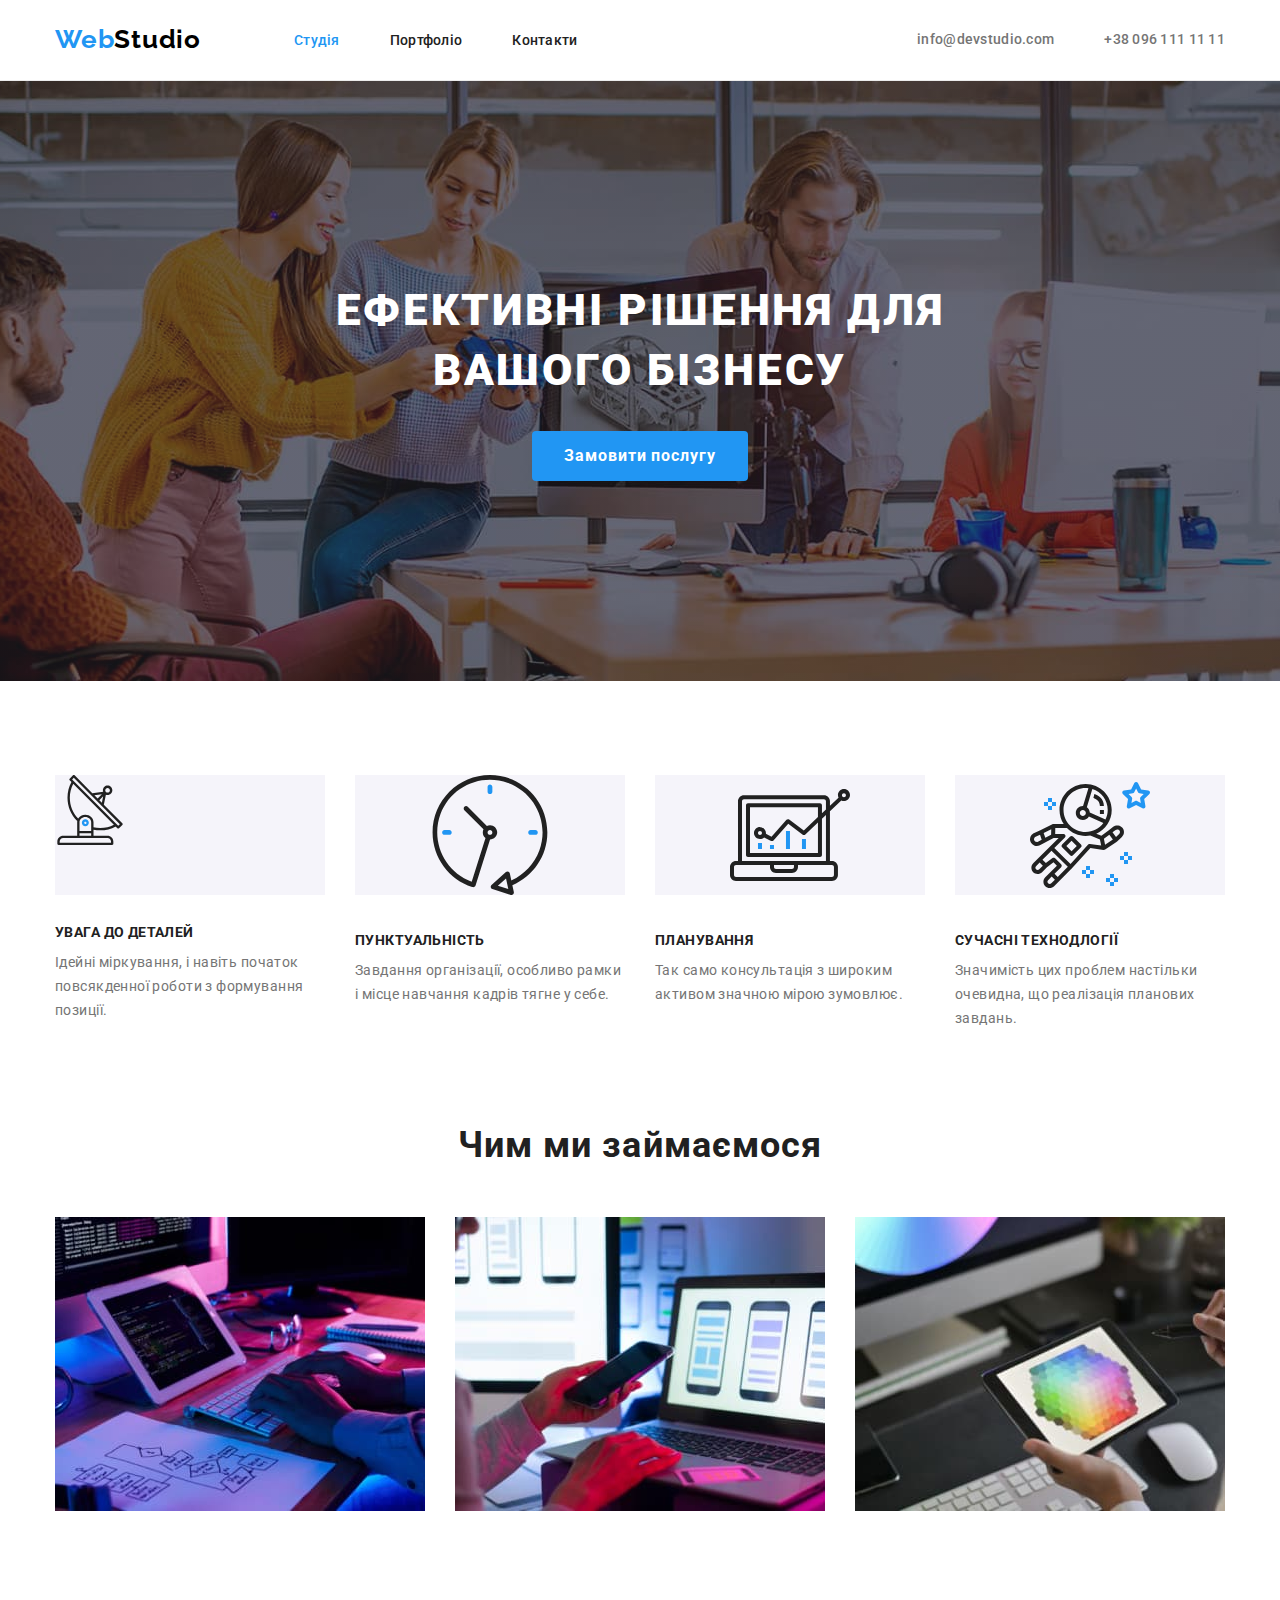
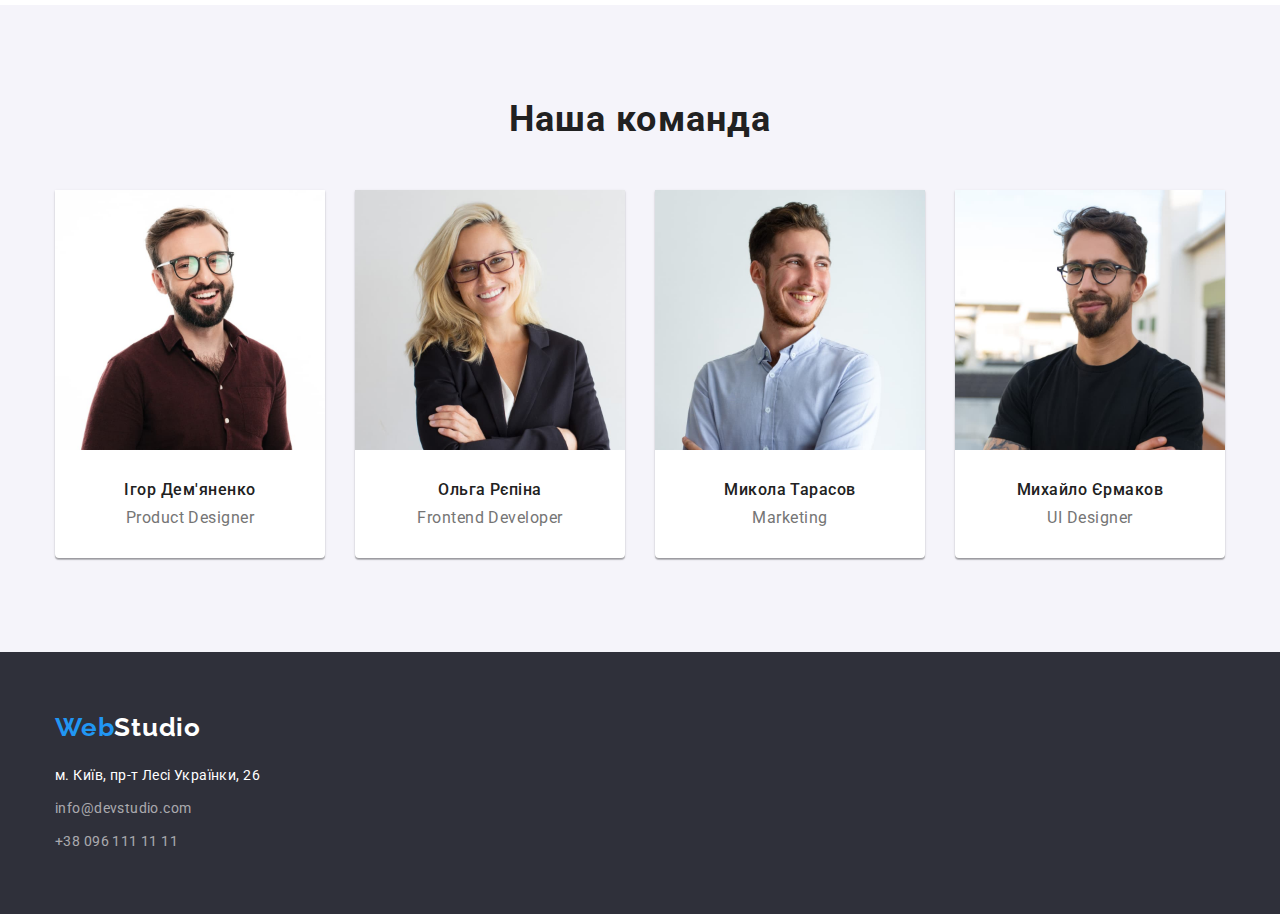
==== index.html @ fc355304 "для проверки" ====
<!DOCTYPE html>
<html lang="uk">
<head>
    <meta charset="UTF-8">
    <meta http-equiv="X-UA-Compatible" content="IE=edge">
    <meta name="viewport" content="width=device-width, initial-scale=1.0">
    <title>WebStudio</title>
    <link rel="preconnect" href="https://fonts.googleapis.com">
    <link rel="preconnect" href="https://fonts.gstatic.com" crossorigin>
    <link href="https://fonts.googleapis.com/css2?family=Raleway:wght@700&family=Roboto:wght@400;500;700;900&display=swap"
        rel="stylesheet">
    <link rel="stylesheet" href="https://cdnjs.cloudflare.com/ajax/libs/modern-normalize/1.1.0/modern-normalize.min.css">
    <link rel="stylesheet" href="./css/styles.css">
</head>
<body>
    <header class="header">
        <div class="container head">
            <nav class="navigation">
                <a href="./index.html" class="logo"><span class="logoweb">Web</span>Studio
                </a>
                <ul class="navigation-list">
                    <li class="navigation-item">
                        <a href="./index.html" class="navigation-link current">Студія</a>
                    </li>
                    <li class="navigation-item">
                        <a href="./portfolio.html" class="navigation-link">Портфоліо</a>
                    </li>
                    <li class="navigation-item">
                        <a href="" class="navigation-link">Контакти</a>
                    </li>
                </ul>
            </nav>
            <ul class="navigation-contact-list">
                <li class="navigation-contact-item">
                    <a href="mailto:info@devstudio.com" class="navigation-contact">info@devstudio.com</a>
                </li>
                <li>
                     <a href="tel:+380961111111" class="navigation-contact">+38 096 111 11 11</a>
                </li class="navigation-contact-item">
            </ul>
        </div>
    </header>
    <main>
        <!-- Hero -->
        <section class="section hero">
            <div class="container">
                <h1 class="hero-title">
                    Ефективні рішення для вашого бізнесу
                </h1>
                <button type="button" class="hero-button">Замовити послугу</button>
            </div>
        
        </section>
        <!-- Особливості -->
        <section class="section">
            <div class="container">
                <!-- <h2 class="section-title">Особливості</h2> -->
                <ul class="section-list">
                    <li class="section-item">
                        <div class="section-icon">
                            <svg width="70px" height="70px">
                                <use  href="./images/symbol-defs.svg#antenna"></use>
                            </svg>
                        </div>
                        
                        <h3 class="list-title">Увага до деталей</h3>
                        <p class="list-text">Ідейні міркування, і навіть початок повсякденної роботи з формування позиції.</p>
                    </li>
                    <li class="section-item ">
                        <svg class="section-icon" width="70px" height="70px">
                            <use class="icon" href="./images/symbol-defs.svg#clock"></use>
                        </svg>
                        <h3 class="list-title">Пунктуальність</h3>
                        <p class="list-text">Завдання організації, особливо рамки і місце навчання кадрів тягне у себе.</p>
                    </li>
                    <li class="section-item ">
                        <svg class="section-icon" width="70px" height="70px">
                            <use class="icon" href="./images/symbol-defs.svg#diagram"></use>
                        </svg>
                        <h3 class="list-title">Планування</h3>
                        <p class="list-text">Так само консультація з широким активом значною мірою зумовлює.</p>
                    </li>
                    <li class="section-item ">
                        <svg class="section-icon" width="70px" height="70px">
                            <use class="icon" href="./images/symbol-defs.svg#astronaut"></use>
                        </svg>
                        <h3 class="list-title">Сучасні технодлогії</h3>
                        <p class="list-text">Значимість цих проблем настільки очевидна, що реалізація планових завдань.</p>
                    </li>
                </ul>
            </div>
        </section>
        <!-- Чим ми займаємося -->
        <section class="section skill" >
            <div class="container">
                <h2 class="section-title">Чим ми займаємося</h2>
                <ul class="section-list">
                    <li>
                        <img src="./images/img1.jpg" alt="Розробка сайтів" width="370">
                    </li>
                    <li>
                        <img src="./images/img2.jpg" alt="Оптимізація сайтів під різні типи пристроїв" width="370">
                    </li>
                    <li>
                        <img src="./images/img3.jpg" alt="Розробка дизайну сайту" width="370">
                    </li>
                </ul>
            </div>
        </section>
        <!-- Наша команда -->
        <section class="section worker">
            <div class="container">
                <h2 class="section-title">Наша команда</h2>
                <ul class="section-list">
                    <li class="worker-item">
                        <img src="./images/tph1.jpg" alt="Ігор Дем'яненко" width="270">
                        <h3 class="worker-title">Ігор Дем'яненко</h3>
                        <p class="worker-desc">Product Designer</p>
                    </li>
                    <li class="worker-item">
                        <img src="./images/tph2.jpg" alt="Ольга Рєпіна" width="270">
                        <h3 class="worker-title">Ольга Рєпіна</h3>
                        <p class="worker-desc">Frontend Developer</p>
                    </li>
                    <li class="worker-item">
                        <img src="./images/tph3.jpg" alt="Микола Тарасов" width="270">
                        <h3 class="worker-title">Микола Тарасов</h3>
                        <p class="worker-desc">Marketing</p>
                    </li>
                    <li class="worker-item">
                        <img src="./images/tph4.jpg" alt="Михайло Єрмаков" width="270">
                        <h3 class="worker-title">Михайло Єрмаков</h3>
                        <p class="worker-desc">UI Designer</p>
                    </li>
                </ul>
            </div>
        </section>

    </main>
    <footer class="footer">
        <div class="container">
            <div class="footer-logo">
                <a href="./index.html" class="logo logostudio-footer"><span class="logoweb">Web</span>Studio
                </a>
            </div>
    
            <address>
                <ul class="footer-list">
                    <li class="footer-item">
                        <a href="https://goo.gl/maps/nLfdXFzBwr1mePBf7" target="_blank" rel="nofollow" class="addres">м.
                            Київ, пр-т
                            Лесі Українки, 26</a>
                    </li>
                    <li class="footer-item">
                        <a href="mailto:info@devstudio.com" class="footer-contact">info@devstudio.com</a>
                    </li>
                    <li class="footer-item">
                        <a href="tel:+380961111111" class="footer-contact">+38 096 111 11 11</a>
                    </li >
                </ul>
            </address>
        </div>
    </footer>
</body>
</html>
---- css/styles.css ----
:root {
    --title-color: #212121;
    --secondary-title-color: #ffffff;
    --accent-color: #2196F3;
    --text-color: #757575;
    --secondary-text-color :rgba(255, 255, 255, 0.6);
    --logo-color: #000000;
    --base-backgroud-color: #ffffff;
    --background-color: #F5F5F5;
    --secondary-background-color: #2F303A;
    --third-background-color: #F5F4FA;
    --header-border: #ECECEC;
    --cards-border: #eeeeee;
 }

body {
    font-family: 'Roboto', sans-serif;
    font-size: 14px;
    line-height: 1.71;
    letter-spacing: 0.03em;
    color: var(--text-color);
    background-color: var(--base-backgroud-color);
    
}
h1, h2, h3, h4, h5, h6 {
    margin: 0;
    padding: 0;
    
}
ul {
    margin: 0;
    padding: 0;
}
p {
   margin: 0;
   padding: 0;
    }

.section-list {
    list-style: none;
    
}

img {
    max-width: 100%;
    display: block;
}

.container {
    width: 1200px;
    padding-left: 15px;
    padding-right: 15px;
    margin-left: auto;
    margin-right: auto;
}

.section {
    padding-top: 94px;
    padding-bottom: 94px;
}



 /* logo */

.logo {
    margin-right: 93px;
    font-weight: 700;
    font-size: 26px;
    line-height: 1.2;    
    letter-spacing: 0.03em;
    text-decoration: none;
    color: var(--logo-color) ;
    font-family: 'Raleway', sans-serif;
}

.logoweb {
    color: var(--accent-color); 
}
.logostudio {
    color: var(--logo-color) ;
}

/* heder */

.header {
    border-bottom: 1px solid var(--header-border);
}

/* nav */

.navigation {
    display: flex;
    align-items: center;
}

.navigation-list {
    display: flex;
    list-style: none;
}


.navigation-item {
    margin-right: 50px;  
}

.navigation-item:last-child {
    margin-right: 0;
}

.navigation-link {
    display: block;
    padding-top: 32px;
    padding-bottom: 32px;
    font-weight: 500;
    font-size: 14px;
    line-height: 1.15;
    letter-spacing: 0.02em;
    text-decoration: none;
    color: var(--title-color) ;

}

.navigation-contact-list {
    margin-left: auto;
    
    display: flex;
    list-style: none;
}

.navigation-contact-item:first-child {
    margin-right: 50px;
}

.navigation-contact {
    

    font-weight: 500;
    font-size: 14px;
    line-height: 1.14;
    letter-spacing: 0.02em;
    text-decoration: none;
    color: var(--text-color);
}



.navigation-link:hover,
.navigation-link:focus,
.navigation-contact:hover,
.navigation-contact:focus
{
color: var(--accent-color);
}



.navigation-link.current {
    color: var(--accent-color);
}

.container.head {
    display: flex;
    align-items: center;
    
}

/* hero */

.section.hero {
    height: 600px;
    max-width: 1600px;
    margin-left: auto;
    margin-right: auto;
    padding-top: 200px;
    padding-bottom: 200px;
    text-align: center;
    background-color: var(--secondary-background-color) ;
    background-image: linear-gradient(to right, rgba(47, 48, 58, 0.4), rgba(47, 48, 58, 0.4) ), url(../images/bcg-img.jpg);
    background-size: cover;
    background-repeat: no-repeat;
    background-position: center;
    
}
.hero-title {
        width: 692px;
        margin-left: auto;
        margin-right: auto;
        margin-bottom: 30px;

        font-weight: 900;
        font-size: 44px;
        line-height: 1.36;    
        text-align: center;
        letter-spacing: 0.06em;
        text-transform: uppercase;

        color: var(--secondary-title-color) ;
}

.hero-button {
        display: inline-block;
        padding: 10px 32px;

        font-family: inherit;
        font-weight: 700;
        font-size: 16px;
        line-height: 1.88;    
        letter-spacing: 0.06em;
        color: var(--secondary-title-color) ;
        background-color: var(--accent-color);

        border: none;
        border-radius: 4px;
        cursor: pointer;
}



/* section */

.section-list{
    display: flex;
    gap: 30px;
    
    
}   

.section-item {
    width: 270px;
}

.section-icon{
    width: 270px;
    height: 120px;
    margin-bottom: 30px;
    background-color: var(--third-background-color); 
    
}


.section-title {
        margin-bottom: 50px;

        font-weight: 700;
        font-size: 36px;
        line-height: 1.16;
        text-align: center;
        letter-spacing: 0.03em;
        color: var(--title-color);
    
}

.list-title {
        margin-bottom: 10px;

        font-weight: 700;
        font-size: 14px;
        line-height: 1.14;
        letter-spacing: 0.03em;
        text-transform: uppercase;
        color: var(--title-color);
    
}

.section.skill {
    padding-top: 0;
}

.section.worker {
    background-color: var(--third-background-color);
}

.worker-title {
    margin-top: 30px;    
    margin-bottom: 10px;

        font-weight: 500;
        font-size: 16px;
        line-height: 1.19;        
        letter-spacing: 0.03em;
        color: var(--title-color);
}

.worker-item {
    text-align: center;

    background-color: var(--base-backgroud-color);

    box-shadow: 0px 1px 3px rgba(0, 0, 0, 0.12), 0px 1px 1px rgba(0, 0, 0, 0.14), 0px 2px 1px rgba(0, 0, 0, 0.2);
    border-radius: 0px 0px 4px 4px;
}

.worker-desc {
        margin-bottom: 30px;
        font-size: 16px;
        line-height: 1.18;
        letter-spacing: 0.03em;
    }


/* footer */

.footer {
    padding: 60px 0;
    background-color: var(--secondary-background-color) ;
}

.footer-logo {
    display: inline-block;
    margin-bottom: 20px;

}
.footer-list {
    display: inline-block;
    list-style: none;
}

.footer-item {
    margin-bottom: 9px;
}

.footer-item:last-child {
    margin-bottom: 0;
}

.logo.logostudio-footer {
    margin-right: 0;

    color: var(--secondary-title-color) ;
}

.addres {
        font-style: normal;
        text-decoration: none;

        color: var(--secondary-title-color) ;
}

.footer-contact {
    display: inline-block;
        font-style: normal;
        text-decoration: none;

        color: var(--secondary-text-color);
}
.addres:hover,
.footer-contact:hover,
.addres:focus,
.footer-contact:focus
{
 color: var(--accent-color);
}


/* Portfolio */

.portfolio {
    padding-bottom: 94px;
    padding-top: 94px;
}

.portfolio-main-title {
    color: var(--title-color);
}

.button-list,
.portfolio-list {
    list-style: none;
}

.button-list {
    display: flex;

    padding-bottom: 50px;
    justify-content: center;
}

.button-item {
    margin-right: 8px;
}

.button-item:last-child {
    margin-right: 0;
}

.portfolio-button {
        padding: 6px 25px;

        font-family: inherit;
        font-weight: 500;
        font-size: 16px;
        line-height: 1.62;    
        text-align: center;
        letter-spacing: 0.03em;

        background-color: var(--third-background-color);

        cursor: pointer;
        border: none;
        border-radius: 4px;
        
}

  .portfolio-button:hover,
  .portfolio-button:focus
   {
        color: var(--secondary-title-color) ;
        background-color: var(--accent-color);
        box-shadow: 0px 3px 1px rgba(0, 0, 0, 0.1), 0px 1px 2px rgba(0, 0, 0, 0.08), 0px 2px 2px rgba(0, 0, 0, 0.12);
    
}

.portfolio-list {
    display: flex;
    flex-wrap: wrap;

}

.portfolio-item {
    width: calc((100% - 60px) / 3 );
   margin-right: 30px;
   margin-bottom: 30px;

   
}

.portfolio-item:nth-child(3n) {
    margin-right: 0;
}

.portfolio-item:nth-last-child(-n+3) {
    margin-bottom: 0;
}

.portfolio-title {
    font-weight: 700;
    font-size: 18px;
    line-height: 2;    
    letter-spacing: 0.06em;
    color: var(--title-color);
    
}

.portfolio-desk {
    font-size: 16px;
    line-height: 1.88;    
    letter-spacing: 0.03em;
    color: var(--text-color);
}

.cards-dscr {
   padding: 20px 0 20px 24px ;
    border-left: 1px solid var(--cards-border);
    border-right: 1px solid var(--cards-border);
    border-bottom: 1px solid var(--cards-border);
}

.portfolio-link {

    text-decoration: none;
}
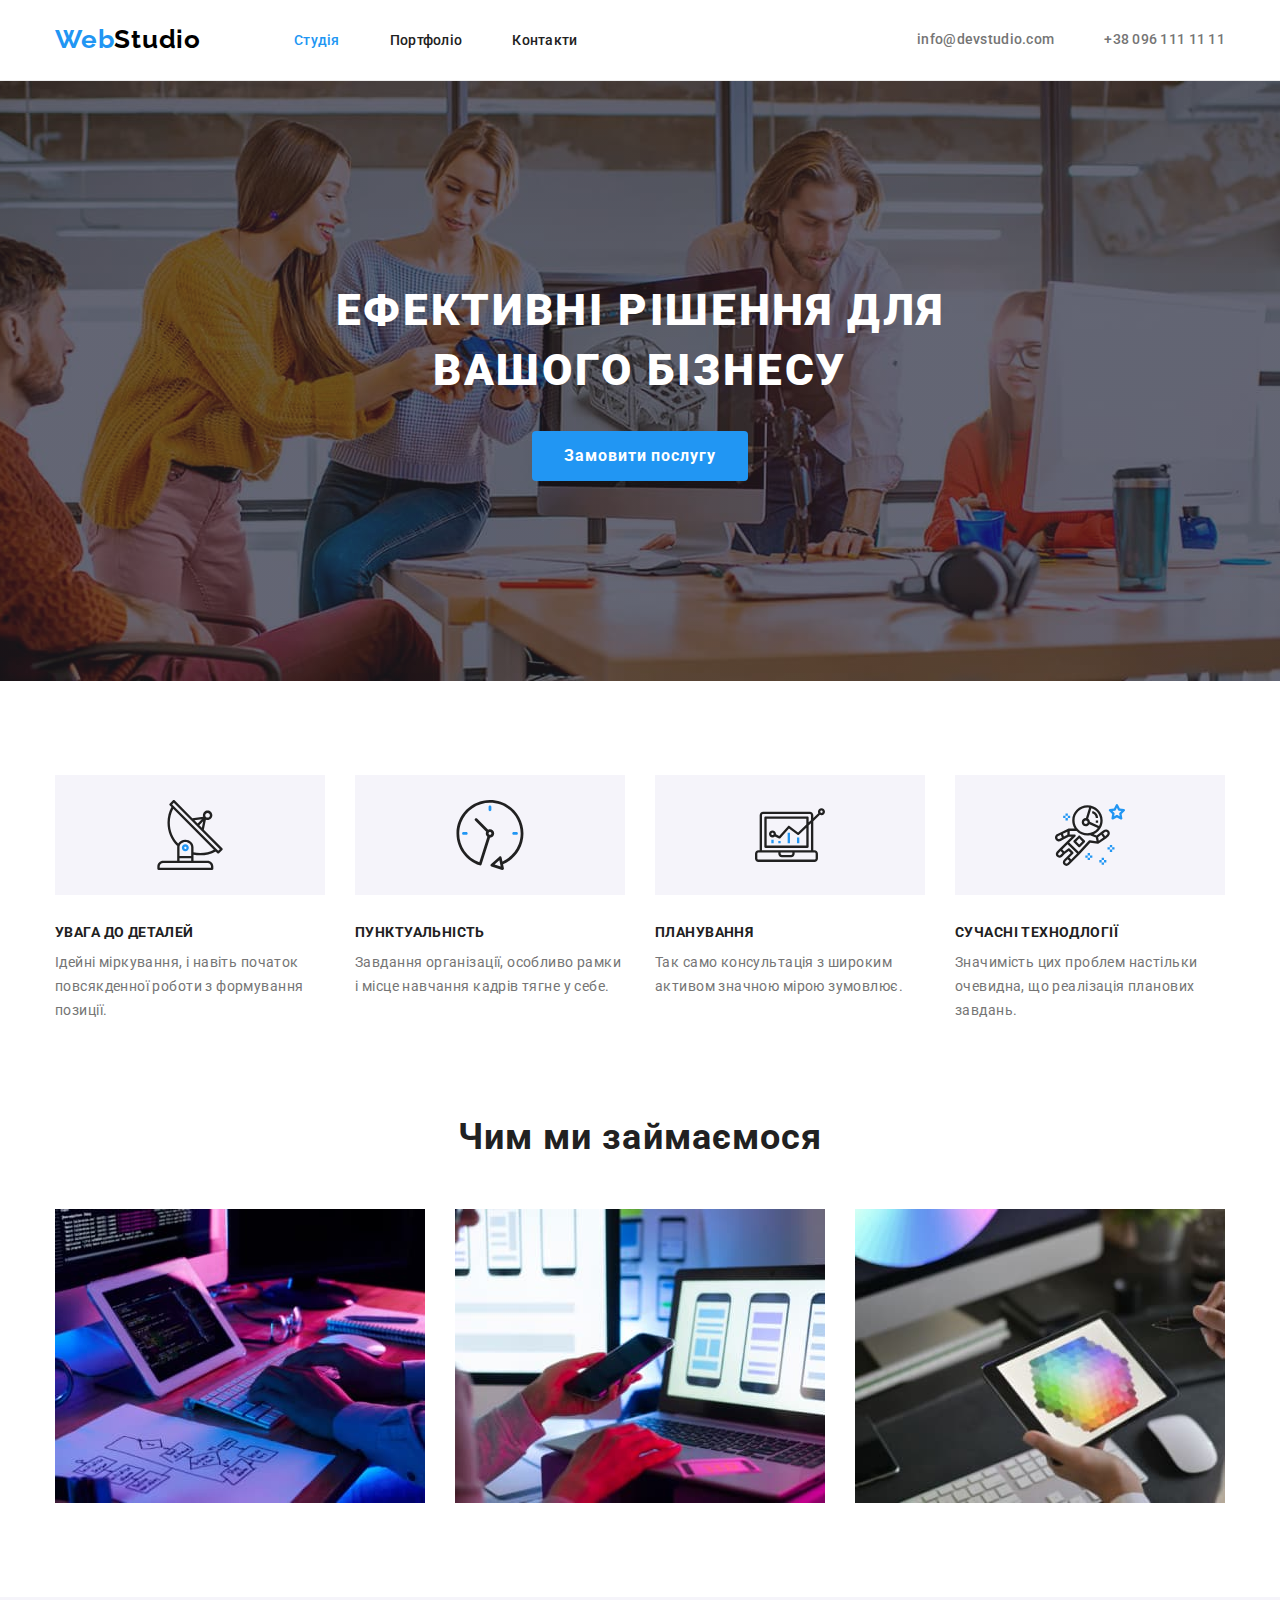
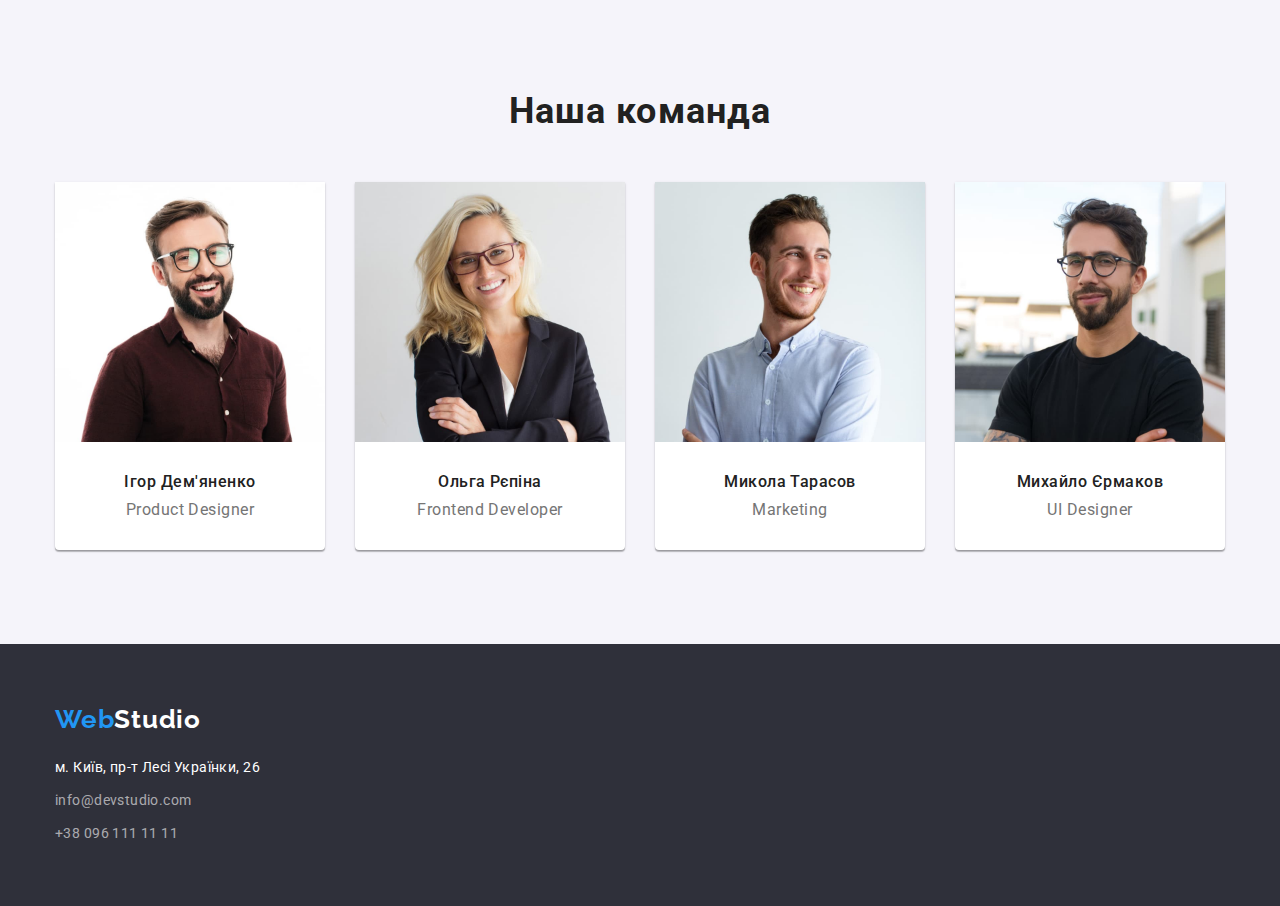
==== commit 72d32954: "позицианирует иконки секции Особенности" ====
--- a/index.html
+++ b/index.html
@@ -67,23 +67,29 @@
                         <p class="list-text">Ідейні міркування, і навіть початок повсякденної роботи з формування позиції.</p>
                     </li>
                     <li class="section-item ">
-                        <svg class="section-icon" width="70px" height="70px">
-                            <use class="icon" href="./images/symbol-defs.svg#clock"></use>
-                        </svg>
+                        <div class="section-icon">
+                            <svg width="70px" height="70px">
+                                <use href="./images/symbol-defs.svg#clock"></use>
+                            </svg>
+                        </div>
                         <h3 class="list-title">Пунктуальність</h3>
                         <p class="list-text">Завдання організації, особливо рамки і місце навчання кадрів тягне у себе.</p>
                     </li>
                     <li class="section-item ">
-                        <svg class="section-icon" width="70px" height="70px">
-                            <use class="icon" href="./images/symbol-defs.svg#diagram"></use>
-                        </svg>
+                        <div class="section-icon">
+                            <svg width="70px" height="70px">
+                                <use href="./images/symbol-defs.svg#diagram"></use>
+                            </svg>
+                        </div>
                         <h3 class="list-title">Планування</h3>
                         <p class="list-text">Так само консультація з широким активом значною мірою зумовлює.</p>
                     </li>
                     <li class="section-item ">
-                        <svg class="section-icon" width="70px" height="70px">
-                            <use class="icon" href="./images/symbol-defs.svg#astronaut"></use>
-                        </svg>
+                        <div class="section-icon">
+                            <svg width="70px" height="70px">
+                                <use href="./images/symbol-defs.svg#astronaut"></use>
+                            </svg>
+                        </div>
                         <h3 class="list-title">Сучасні технодлогії</h3>
                         <p class="list-text">Значимість цих проблем настільки очевидна, що реалізація планових завдань.</p>
                     </li>
--- a/css/styles.css
+++ b/css/styles.css
@@ -231,6 +231,9 @@
 }
 
 .section-icon{
+    display: flex;
+    align-items: center;
+    justify-content: center;
     width: 270px;
     height: 120px;
     margin-bottom: 30px;
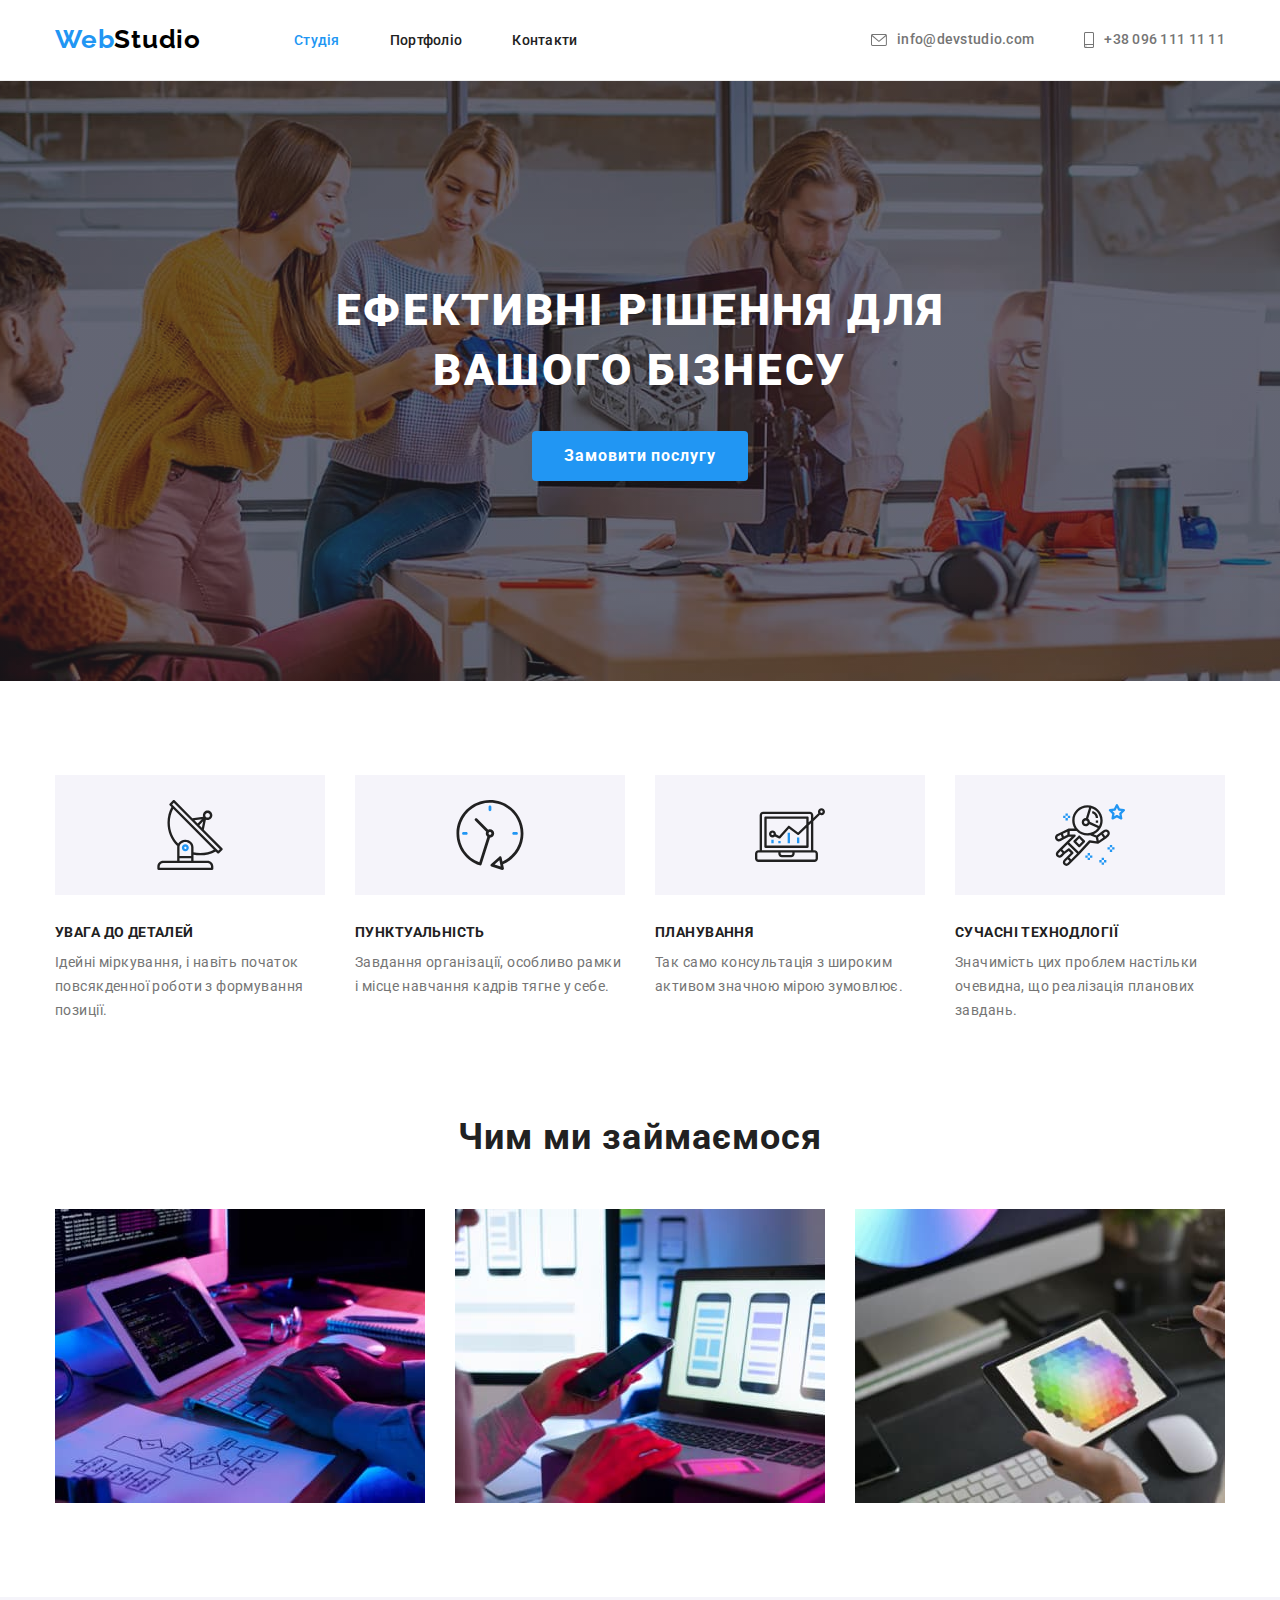
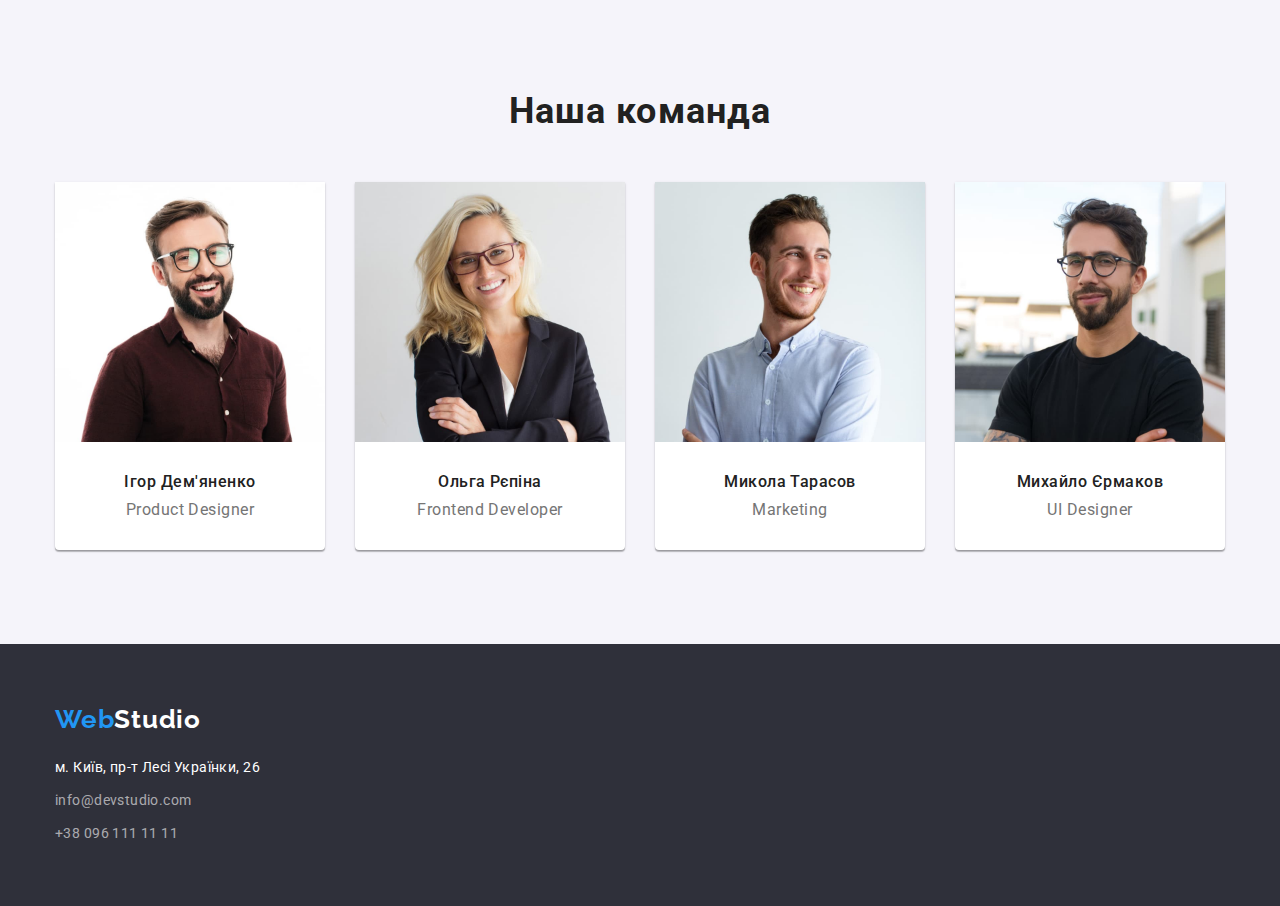
==== commit 86011321: "оформляет и позицианирует иконки в Heder" ====
--- a/index.html
+++ b/index.html
@@ -32,10 +32,20 @@
             </nav>
             <ul class="navigation-contact-list">
                 <li class="navigation-contact-item">
-                    <a href="mailto:info@devstudio.com" class="navigation-contact">info@devstudio.com</a>
+                    <a href="mailto:info@devstudio.com" class="navigation-contact">
+                        <svg class="contact-icon" width="16px" height="12px" >
+                            <use href="./images/symbol-defs.svg#envelope" ></use>
+                        </svg>
+                        info@devstudio.com
+                    </a>
                 </li>
                 <li>
-                     <a href="tel:+380961111111" class="navigation-contact">+38 096 111 11 11</a>
+                     <a href="tel:+380961111111" class="navigation-contact">
+                        <svg class="contact-icon" width="10px" height="16px">
+                            <use class="icon" href="./images/symbol-defs.svg#smartphone"></use>
+                        </svg>
+                        +38 096 111 11 11
+                     </a>
                 </li class="navigation-contact-item">
             </ul>
         </div>
@@ -58,7 +68,7 @@
                 <ul class="section-list">
                     <li class="section-item">
                         <div class="section-icon">
-                            <svg width="70px" height="70px">
+                            <svg  width="70px" height="70px">
                                 <use  href="./images/symbol-defs.svg#antenna"></use>
                             </svg>
                         </div>
--- a/css/styles.css
+++ b/css/styles.css
@@ -133,8 +133,8 @@
 }
 
 .navigation-contact {
-    
-
+    display: flex;
+    align-items: center;
     font-weight: 500;
     font-size: 14px;
     line-height: 1.14;
@@ -142,8 +142,14 @@
     text-decoration: none;
     color: var(--text-color);
 }
-
-
+.contact-icon {
+    margin-right: 10px;
+    fill: currentColor;
+}
+
+.contact-icon:hover {
+    fill: var(--accent-color);
+}
 
 .navigation-link:hover,
 .navigation-link:focus,
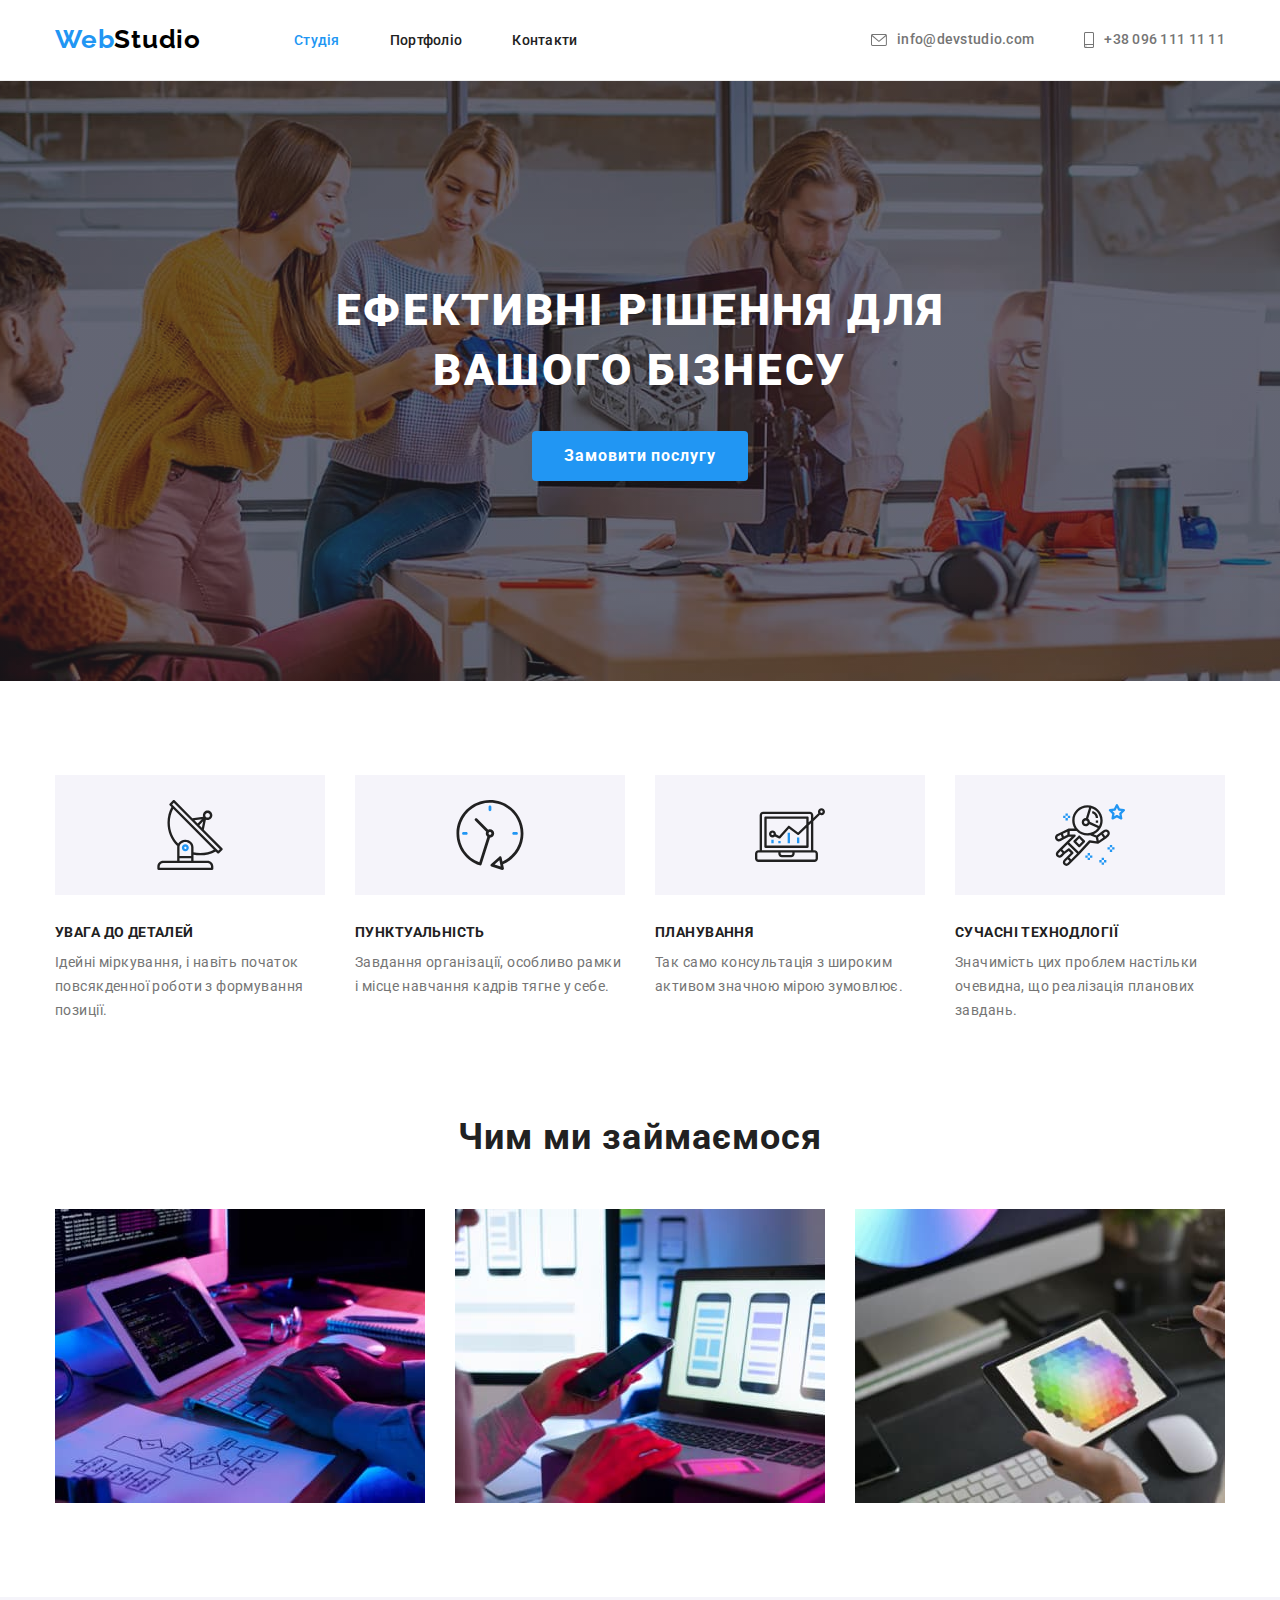
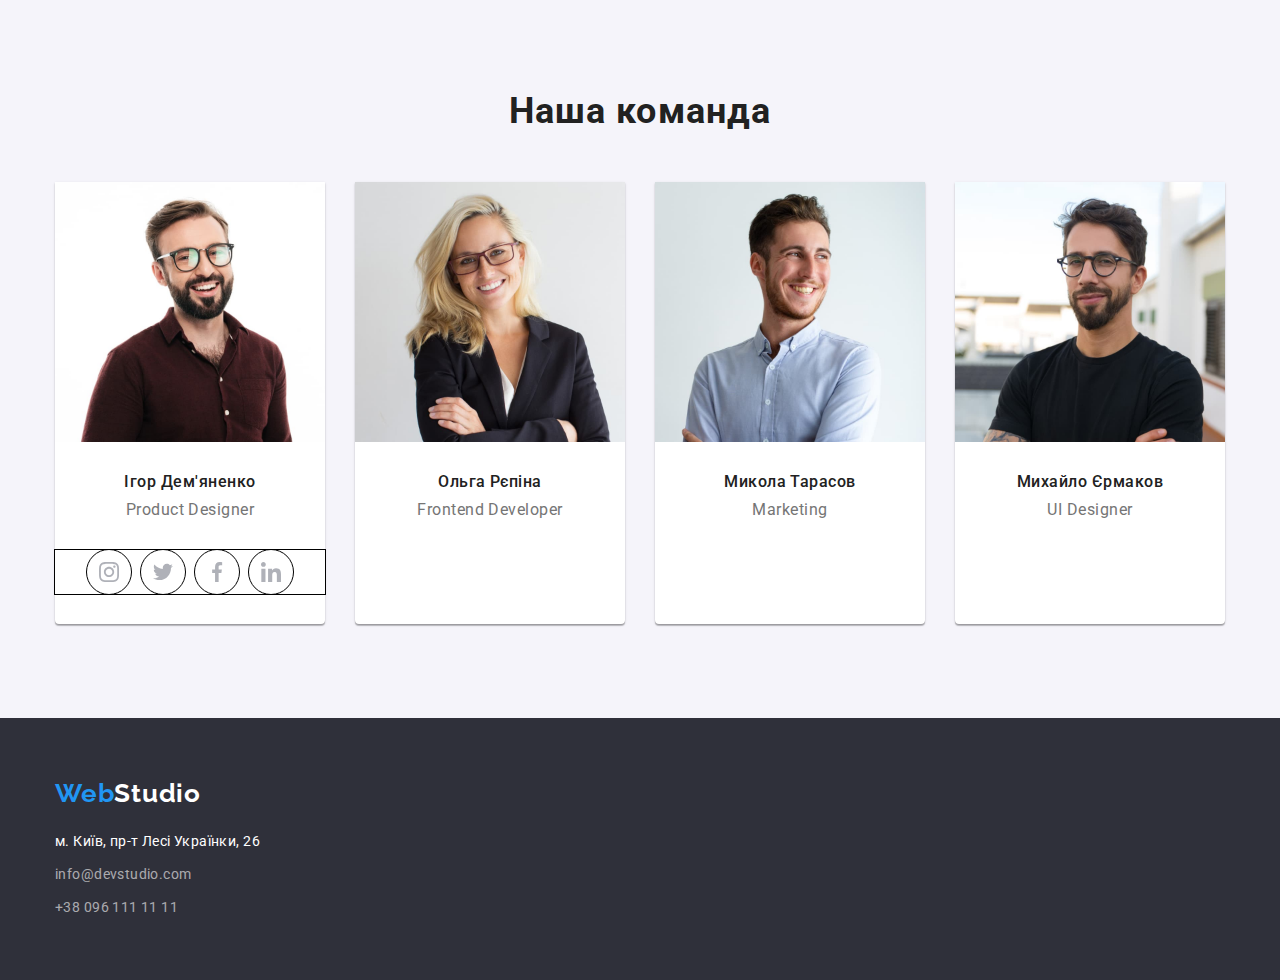
==== commit ff7a4224: "добавляет список соц.сетей для карточек работников" ====
--- a/index.html
+++ b/index.html
@@ -132,6 +132,36 @@
                         <img src="./images/tph1.jpg" alt="Ігор Дем'яненко" width="270">
                         <h3 class="worker-title">Ігор Дем'яненко</h3>
                         <p class="worker-desc">Product Designer</p>
+                        <ul class="sm-list">
+                            <li class="sm-item">
+                                <a class="sm-link" href="">
+                                    <svg width="20px" height="20px">
+                                        <use href="./images/symbol-defs.svg#instagram"></use>
+                                    </svg>
+                                </a>
+                            </li>
+                            <li class="sm-item">
+                                <a class="sm-link" href="">
+                                    <svg width="20px" height="20px">
+                                        <use href="./images/symbol-defs.svg#twitter"></use>
+                                    </svg>
+                                </a>
+                            </li>
+                            <li class="sm-item">
+                                <a class="sm-link" href="">
+                                    <svg width="20px" height="20px">
+                                        <use href="./images/symbol-defs.svg#facebook"></use>
+                                    </svg>
+                                </a>
+                            </li>
+                            <li class="sm-item">
+                                <a class="sm-link" href="">
+                                    <svg width="20px" height="20px">
+                                        <use href="./images/symbol-defs.svg#linkedin"></use>
+                                    </svg>
+                                </a>
+                            </li>
+                        </ul>
                     </li>
                     <li class="worker-item">
                         <img src="./images/tph2.jpg" alt="Ольга Рєпіна" width="270">
--- a/css/styles.css
+++ b/css/styles.css
@@ -305,7 +305,31 @@
         font-size: 16px;
         line-height: 1.18;
         letter-spacing: 0.03em;
-    }
+}
+
+.sm-list {
+    list-style: none;
+    display: flex;
+    justify-content: center;
+    gap: 10px;
+    margin-bottom: 30px;
+
+
+
+    outline: 1px solid black;
+}
+
+
+.sm-link {
+    display: flex;
+    justify-content: center;
+        align-items: center;
+        width: 44px;
+        height: 44px;
+    
+        border-radius: 50%;
+    outline: 1px solid black;
+}
 
 
 /* footer */
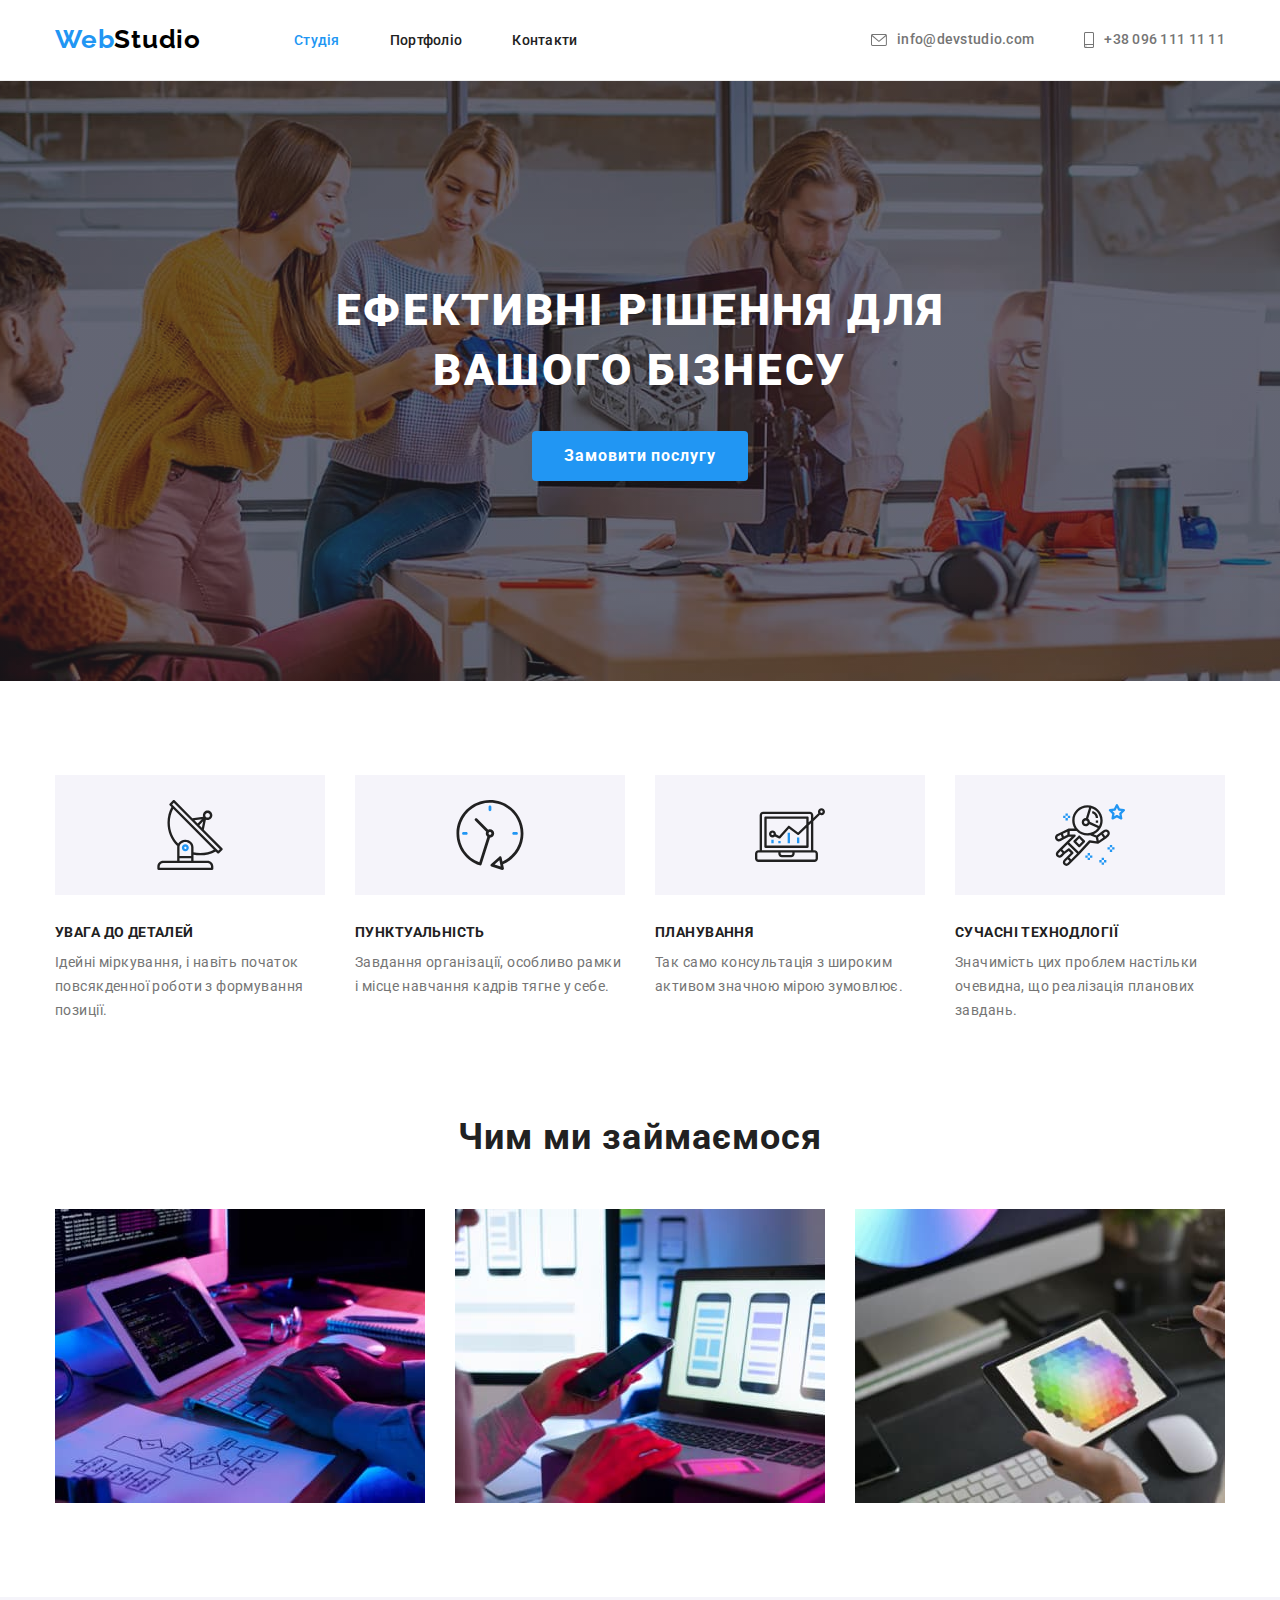
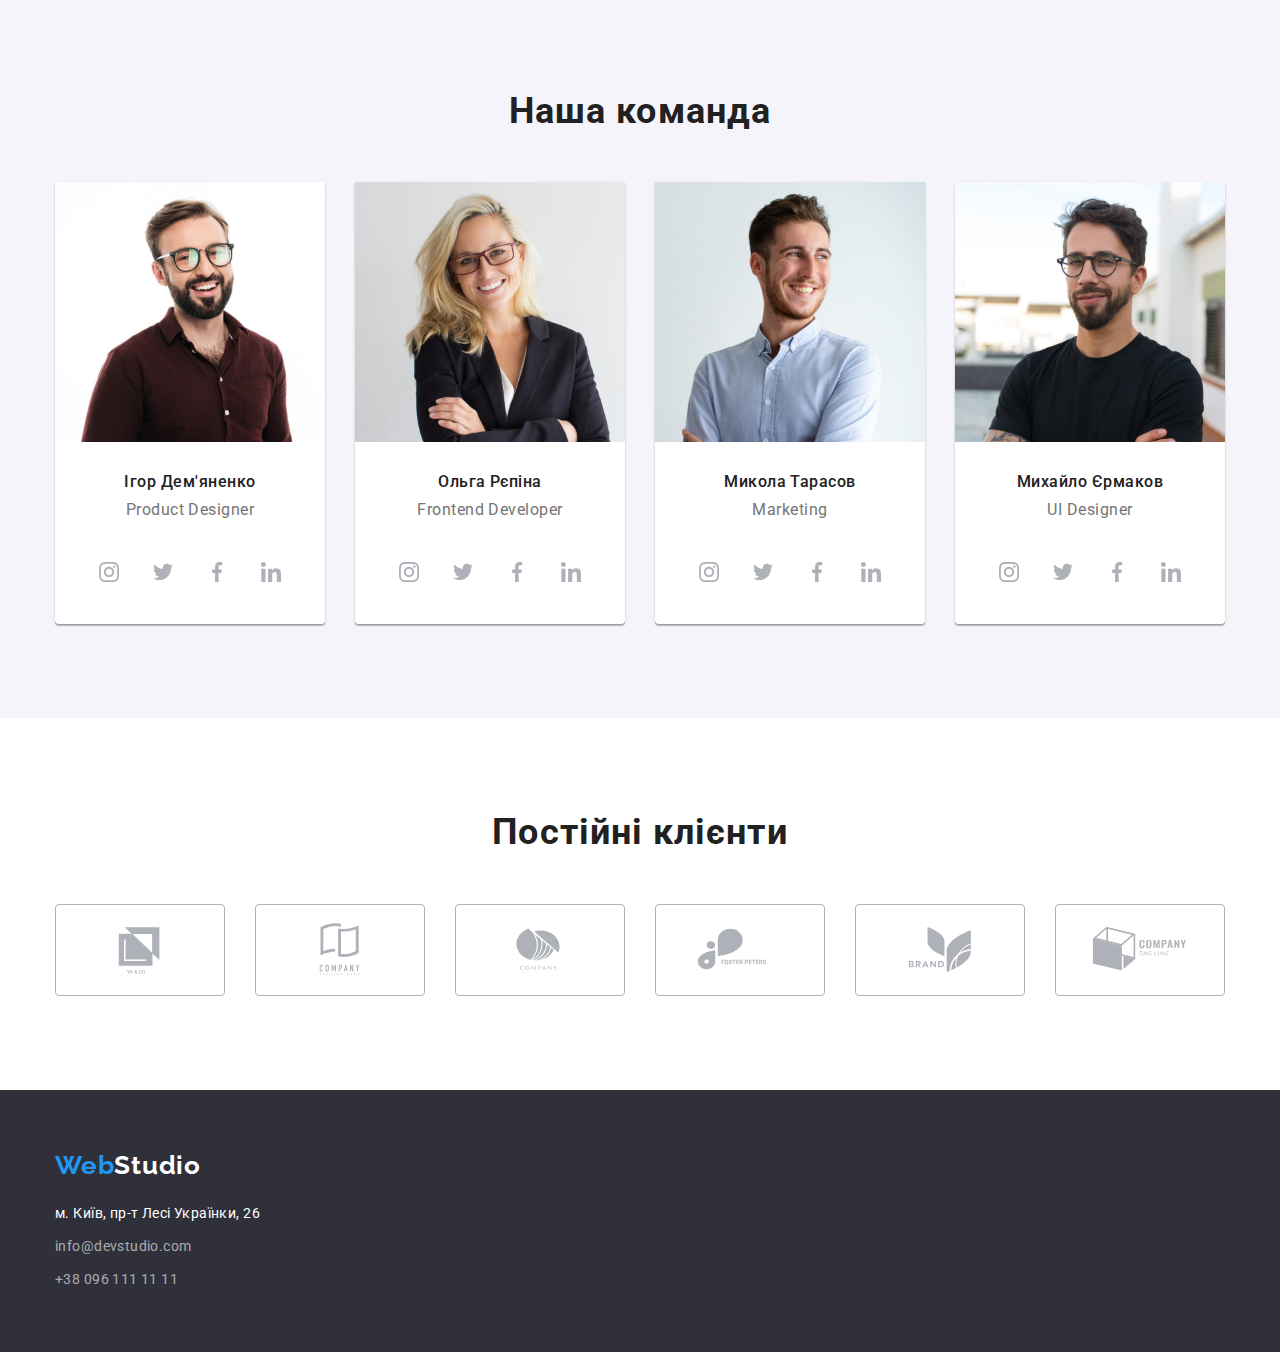
==== commit 0bd440c7: "создает раздел наши клиенты" ====
--- a/index.html
+++ b/index.html
@@ -167,21 +167,160 @@
                         <img src="./images/tph2.jpg" alt="Ольга Рєпіна" width="270">
                         <h3 class="worker-title">Ольга Рєпіна</h3>
                         <p class="worker-desc">Frontend Developer</p>
+                        <ul class="sm-list">
+                            <li class="sm-item">
+                                <a class="sm-link" href="">
+                                    <svg width="20px" height="20px">
+                                        <use href="./images/symbol-defs.svg#instagram"></use>
+                                    </svg>
+                                </a>
+                            </li>
+                            <li class="sm-item">
+                                <a class="sm-link" href="">
+                                    <svg width="20px" height="20px">
+                                        <use href="./images/symbol-defs.svg#twitter"></use>
+                                    </svg>
+                                </a>
+                            </li>
+                            <li class="sm-item">
+                                <a class="sm-link" href="">
+                                    <svg width="20px" height="20px">
+                                        <use href="./images/symbol-defs.svg#facebook"></use>
+                                    </svg>
+                                </a>
+                            </li>
+                            <li class="sm-item">
+                                <a class="sm-link" href="">
+                                    <svg width="20px" height="20px">
+                                        <use href="./images/symbol-defs.svg#linkedin"></use>
+                                    </svg>
+                                </a>
+                            </li>
+                        </ul>
                     </li>
                     <li class="worker-item">
                         <img src="./images/tph3.jpg" alt="Микола Тарасов" width="270">
                         <h3 class="worker-title">Микола Тарасов</h3>
                         <p class="worker-desc">Marketing</p>
+                        <ul class="sm-list">
+                            <li class="sm-item">
+                                <a class="sm-link" href="">
+                                    <svg width="20px" height="20px">
+                                        <use href="./images/symbol-defs.svg#instagram"></use>
+                                    </svg>
+                                </a>
+                            </li>
+                            <li class="sm-item">
+                                <a class="sm-link" href="">
+                                    <svg width="20px" height="20px">
+                                        <use href="./images/symbol-defs.svg#twitter"></use>
+                                    </svg>
+                                </a>
+                            </li>
+                            <li class="sm-item">
+                                <a class="sm-link" href="">
+                                    <svg width="20px" height="20px">
+                                        <use href="./images/symbol-defs.svg#facebook"></use>
+                                    </svg>
+                                </a>
+                            </li>
+                            <li class="sm-item">
+                                <a class="sm-link" href="">
+                                    <svg width="20px" height="20px">
+                                        <use href="./images/symbol-defs.svg#linkedin"></use>
+                                    </svg>
+                                </a>
+                            </li>
+                        </ul>
                     </li>
                     <li class="worker-item">
                         <img src="./images/tph4.jpg" alt="Михайло Єрмаков" width="270">
                         <h3 class="worker-title">Михайло Єрмаков</h3>
                         <p class="worker-desc">UI Designer</p>
-                    </li>
-                </ul>
-            </div>
-        </section>
-
+                        <ul class="sm-list">
+                            <li class="sm-item">
+                                <a class="sm-link" href="">
+                                    <svg width="20px" height="20px">
+                                        <use href="./images/symbol-defs.svg#instagram"></use>
+                                    </svg>
+                                </a>
+                            </li>
+                            <li class="sm-item">
+                                <a class="sm-link" href="">
+                                    <svg width="20px" height="20px">
+                                        <use href="./images/symbol-defs.svg#twitter"></use>
+                                    </svg>
+                                </a>
+                            </li>
+                            <li class="sm-item">
+                                <a class="sm-link" href="">
+                                    <svg width="20px" height="20px">
+                                        <use href="./images/symbol-defs.svg#facebook"></use>
+                                    </svg>
+                                </a>
+                            </li>
+                            <li class="sm-item">
+                                <a class="sm-link" href="">
+                                    <svg width="20px" height="20px">
+                                        <use href="./images/symbol-defs.svg#linkedin"></use>
+                                    </svg>
+                                </a>
+                            </li>
+                        </ul>
+                    </li>
+                </ul>
+            </div>
+        </section>
+        <!--Наши клиенты -->
+        <section class="section">
+            <div class="container">
+                <h2 class="section-title">Постійні клієнти</h2>
+                <ul class="client-list">
+                    <li>
+                        <a class="client-link" href="">
+                            <svg width="106px" height="60px">
+                                <use href="./images/symbol-defs.svg#logo1"></use>
+                            </svg>
+                        </a>
+                    </li>
+                    <li>
+                        <a class="client-link" href="">
+                            <svg width="106px" height="60px">
+                                <use href="./images/symbol-defs.svg#logo2"></use>
+                            </svg>
+                        </a>
+                    </li>
+                    <li>
+                        <a class="client-link" href="">
+                            <svg width="106px" height="60px">
+                                <use href="./images/symbol-defs.svg#logo3"></use>
+                            </svg>
+                        </a>
+                    </li>
+                    <li>
+                        <a class="client-link" href="">
+                            <svg width="106px" height="60px">
+                                <use href="./images/symbol-defs.svg#logo4"></use>
+                            </svg>
+                        </a>
+                    </li>
+                    <li>
+                        <a class="client-link" href="">
+                            <svg width="106px" height="60px">
+                                <use href="./images/symbol-defs.svg#logo5"></use>
+                            </svg>
+                        </a>
+                    </li>
+                    <li>
+                        <a class="client-link" href="">
+                            <svg width="106px" height="60px">
+                                <use href="./images/symbol-defs.svg#logo6"></use>
+                            </svg>
+                        </a>
+                    </li>
+                </ul>
+            </div>
+        </section>
     </main>
     <footer class="footer">
         <div class="container">
--- a/css/styles.css
+++ b/css/styles.css
@@ -11,6 +11,7 @@
     --third-background-color: #F5F4FA;
     --header-border: #ECECEC;
     --cards-border: #eeeeee;
+    --icon-color: #AFB1B8;
  }
 
 body {
@@ -123,7 +124,6 @@
 
 .navigation-contact-list {
     margin-left: auto;
-    
     display: flex;
     list-style: none;
 }
@@ -134,6 +134,7 @@
 
 .navigation-contact {
     display: flex;
+    padding: 5px 0;
     align-items: center;
     font-weight: 500;
     font-size: 14px;
@@ -147,9 +148,7 @@
     fill: currentColor;
 }
 
-.contact-icon:hover {
-    fill: var(--accent-color);
-}
+
 
 .navigation-link:hover,
 .navigation-link:focus,
@@ -313,24 +312,50 @@
     justify-content: center;
     gap: 10px;
     margin-bottom: 30px;
-
-
-
-    outline: 1px solid black;
+    
 }
 
 
 .sm-link {
     display: flex;
     justify-content: center;
-        align-items: center;
-        width: 44px;
-        height: 44px;
-    
-        border-radius: 50%;
-    outline: 1px solid black;
-}
-
+    align-items: center;
+    width: 44px;
+    height: 44px;
+    border-radius: 50%;
+    text-decoration: none;
+    fill: var(--icon-color);
+}
+
+.sm-link:hover,
+.sm-link:focus {
+    background-color: var(--accent-color);
+    fill: var(--base-backgroud-color);
+}
+
+.client-list {
+    list-style: none;
+    display: flex;
+    justify-content: center;
+    gap: 30px;
+}
+
+.client-link {
+    display: flex;
+    justify-content: center;
+    align-items: center;
+    width: 170px;
+    height: 92px;
+    text-decoration: none;
+    border: 1px solid var(--icon-color);
+    border-radius: 4px;
+    fill: var(--icon-color);
+}
+.client-link:hover,
+.client-link:focus {
+    fill: var(--accent-color);
+    border: 1px solid var(--accent-color);
+}
 
 /* footer */
 
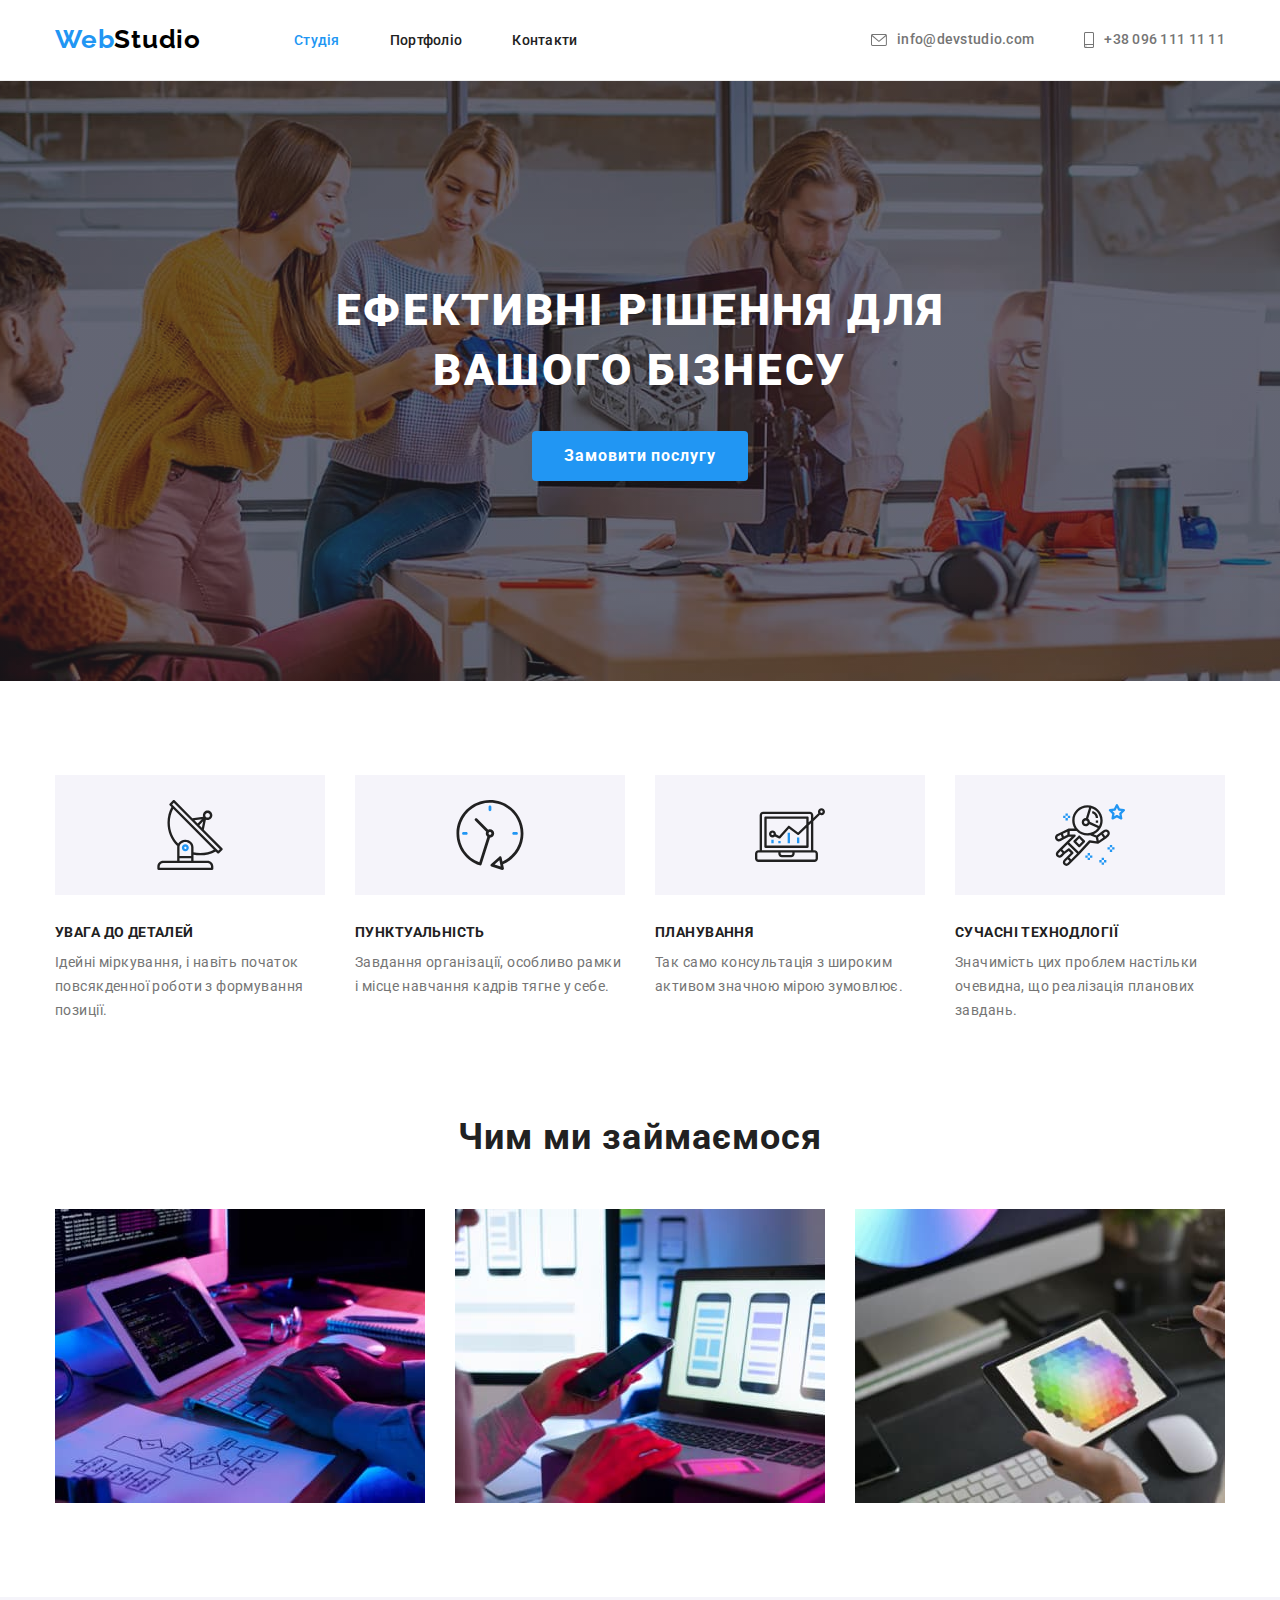
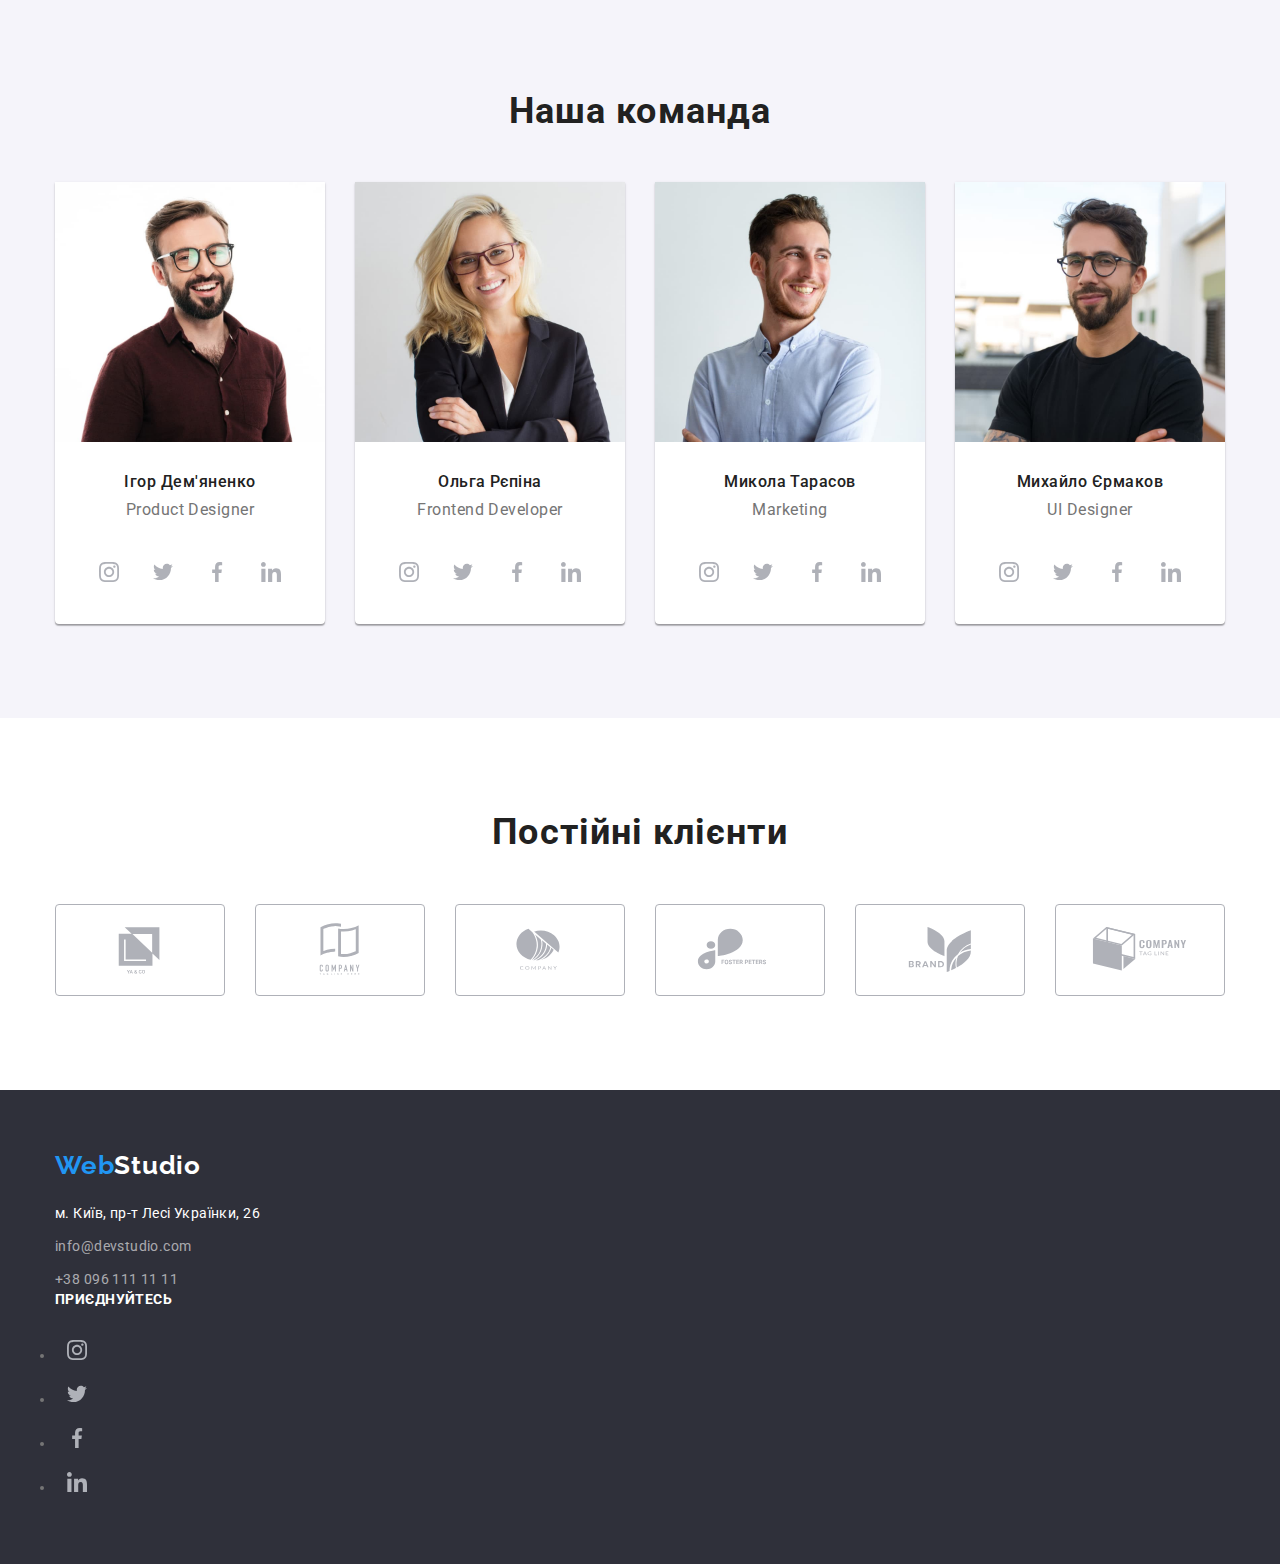
==== commit 43872e19: "оформляет ссылки футера" ====
--- a/index.html
+++ b/index.html
@@ -344,6 +344,40 @@
                     </li >
                 </ul>
             </address>
+            <div>
+                <h3 class="list-title footer-sm ">Приєднуйтесь</h3>
+                <ul class="footer-sm-list">
+                    <li class="sm-item">
+                        <a class="sm-link" href="">
+                            <svg width="20px" height="20px">
+                                <use href="./images/symbol-defs.svg#instagram"></use>
+                            </svg>
+                        </a>
+                    </li>
+                    <li class="sm-item">
+                        <a class="sm-link" href="">
+                            <svg width="20px" height="20px">
+                                <use href="./images/symbol-defs.svg#twitter"></use>
+                            </svg>
+                        </a>
+                    </li>
+                    <li class="sm-item">
+                        <a class="sm-link" href="">
+                            <svg width="20px" height="20px">
+                                <use href="./images/symbol-defs.svg#facebook"></use>
+                            </svg>
+                        </a>
+                    </li>
+                    <li class="sm-item">
+                        <a class="sm-link" href="">
+                            <svg width="20px" height="20px">
+                                <use href="./images/symbol-defs.svg#linkedin"></use>
+                            </svg>
+                        </a>
+                    </li>
+                </ul>
+            </div>
+            
         </div>
     </footer>
 </body>
--- a/css/styles.css
+++ b/css/styles.css
@@ -410,6 +410,11 @@
  color: var(--accent-color);
 }
 
+.list-title.footer-sm {
+    margin-bottom: 20px;
+    color: var(--base-backgroud-color);
+}
+
 
 /* Portfolio */
 
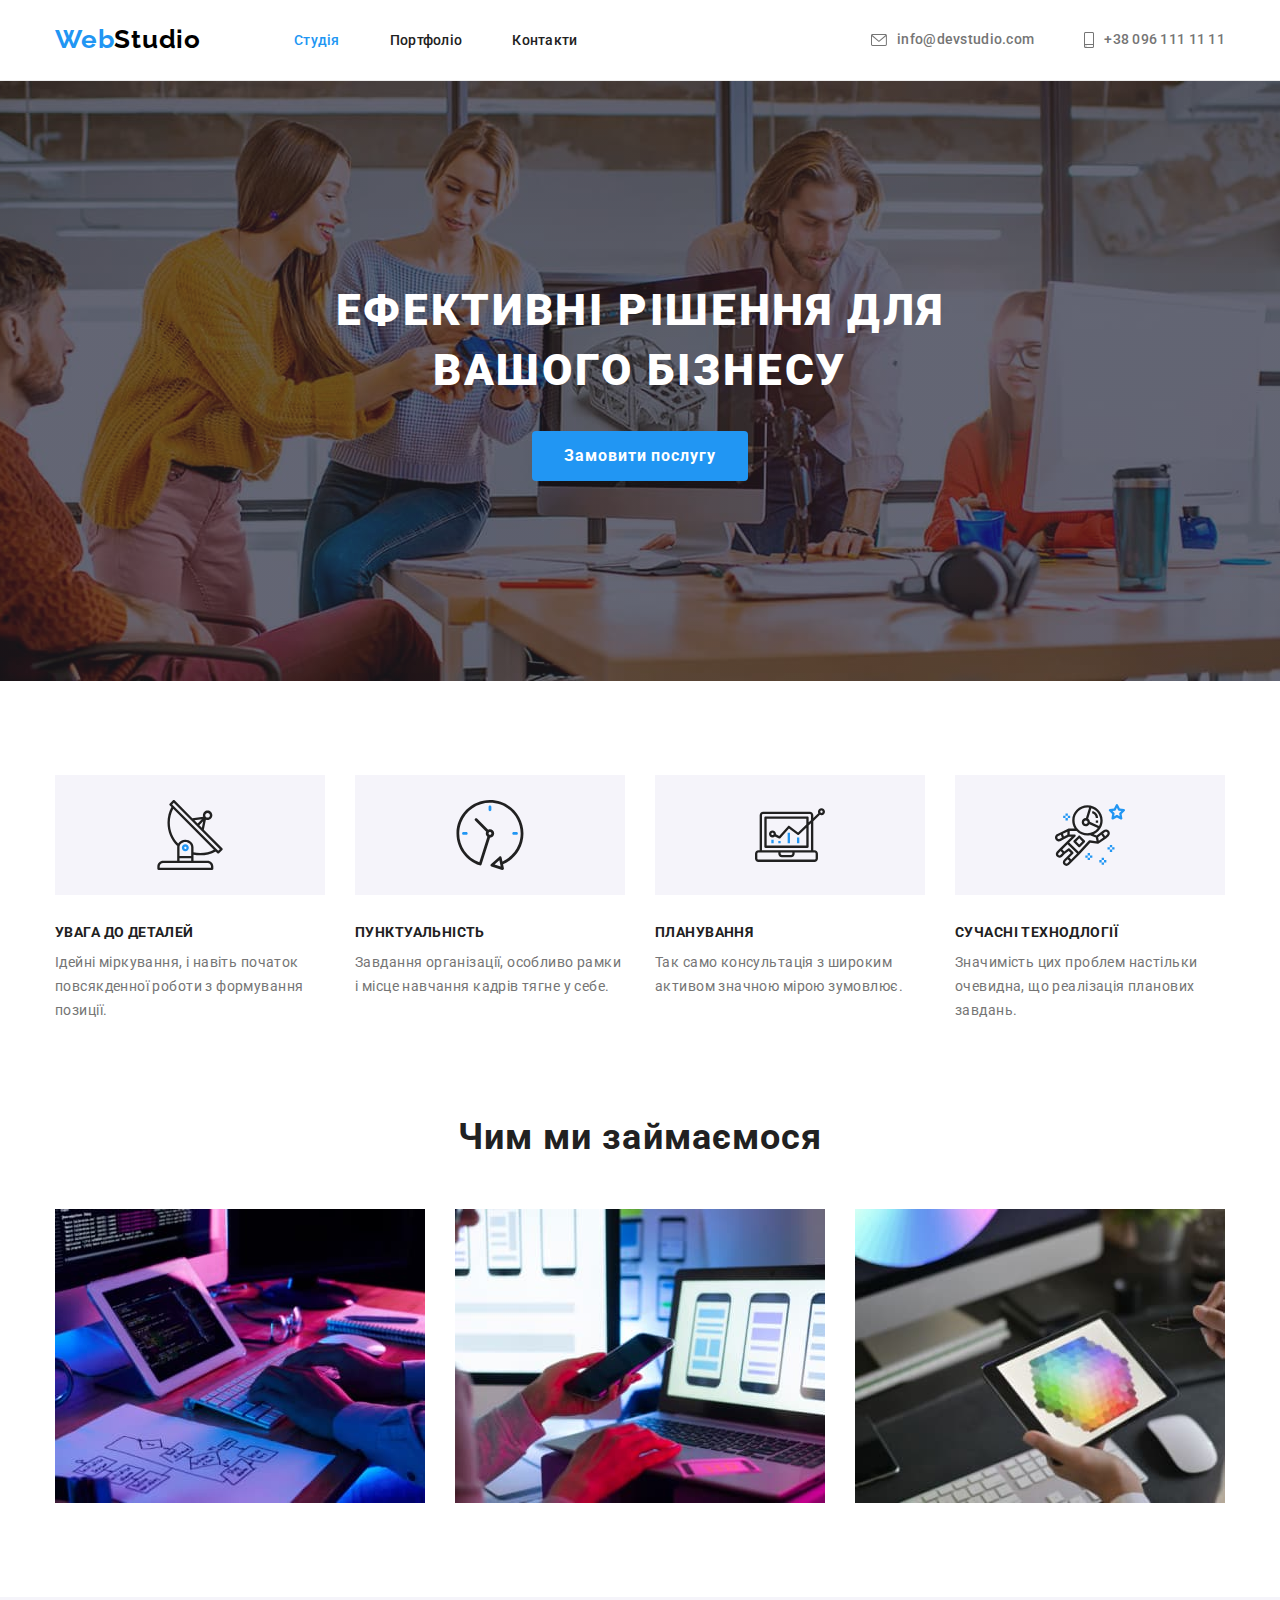
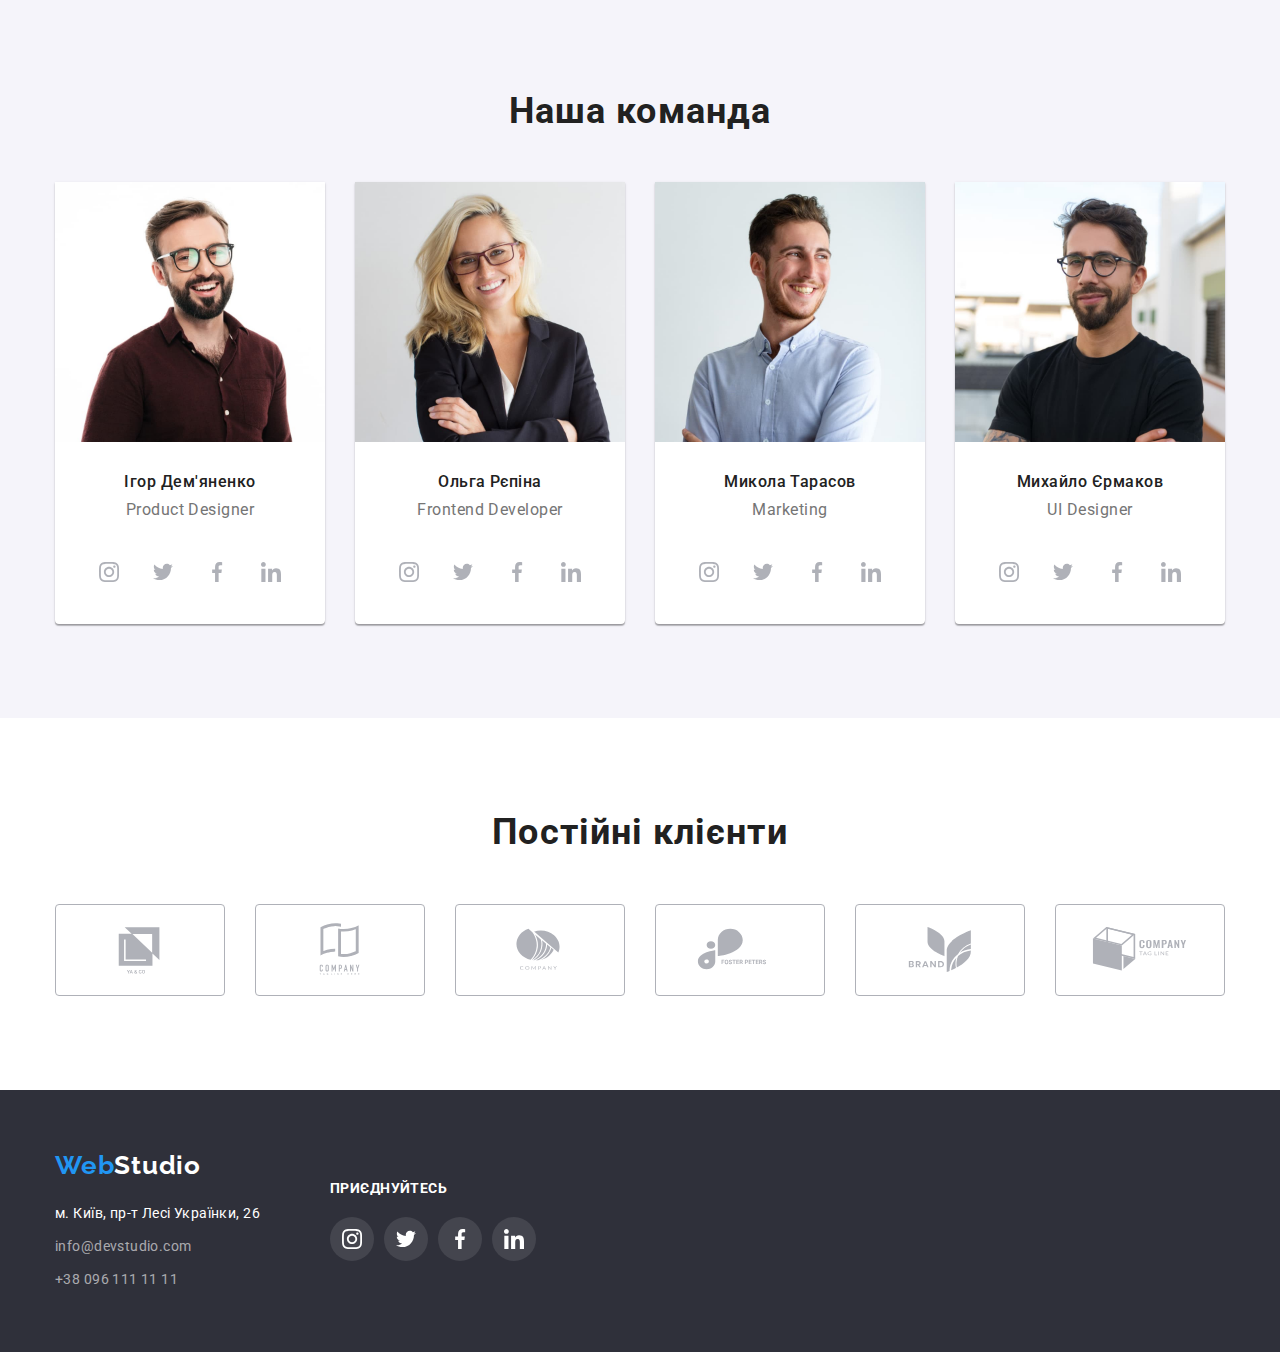
==== commit fb03d2ba: "добавляет соцсети в футер и тень на карточки" ====
--- a/index.html
+++ b/index.html
@@ -323,53 +323,54 @@
         </section>
     </main>
     <footer class="footer">
-        <div class="container">
-            <div class="footer-logo">
-                <a href="./index.html" class="logo logostudio-footer"><span class="logoweb">Web</span>Studio
-                </a>
-            </div>
-    
-            <address>
-                <ul class="footer-list">
-                    <li class="footer-item">
-                        <a href="https://goo.gl/maps/nLfdXFzBwr1mePBf7" target="_blank" rel="nofollow" class="addres">м.
-                            Київ, пр-т
-                            Лесі Українки, 26</a>
-                    </li>
-                    <li class="footer-item">
-                        <a href="mailto:info@devstudio.com" class="footer-contact">info@devstudio.com</a>
-                    </li>
-                    <li class="footer-item">
-                        <a href="tel:+380961111111" class="footer-contact">+38 096 111 11 11</a>
-                    </li >
-                </ul>
-            </address>
+        <div class="container footer-position">
             <div>
+                <div class="footer-logo">
+                    <a href="./index.html" class="logo logostudio-footer"><span class="logoweb">Web</span>Studio
+                    </a>
+                </div>
+                <address>
+                    <ul class="footer-list">
+                        <li class="footer-item">
+                            <a href="https://goo.gl/maps/nLfdXFzBwr1mePBf7" target="_blank" rel="nofollow" class="addres">м.
+                                Київ, пр-т
+                                Лесі Українки, 26</a>
+                        </li>
+                        <li class="footer-item">
+                            <a href="mailto:info@devstudio.com" class="footer-contact">info@devstudio.com</a>
+                        </li>
+                        <li class="footer-item">
+                            <a href="tel:+380961111111" class="footer-contact">+38 096 111 11 11</a>
+                        </li>
+                    </ul>
+                </address>
+            </div>
+            <div class="footer-sm-block">
                 <h3 class="list-title footer-sm ">Приєднуйтесь</h3>
                 <ul class="footer-sm-list">
                     <li class="sm-item">
-                        <a class="sm-link" href="">
+                        <a class="sm-link footer-link" href="">
                             <svg width="20px" height="20px">
                                 <use href="./images/symbol-defs.svg#instagram"></use>
                             </svg>
                         </a>
                     </li>
                     <li class="sm-item">
-                        <a class="sm-link" href="">
+                        <a class="sm-link footer-link" href="">
                             <svg width="20px" height="20px">
                                 <use href="./images/symbol-defs.svg#twitter"></use>
                             </svg>
                         </a>
                     </li>
                     <li class="sm-item">
-                        <a class="sm-link" href="">
+                        <a class="sm-link footer-link" href="">
                             <svg width="20px" height="20px">
                                 <use href="./images/symbol-defs.svg#facebook"></use>
                             </svg>
                         </a>
                     </li>
                     <li class="sm-item">
-                        <a class="sm-link" href="">
+                        <a class="sm-link footer-link" href="">
                             <svg width="20px" height="20px">
                                 <use href="./images/symbol-defs.svg#linkedin"></use>
                             </svg>
--- a/css/styles.css
+++ b/css/styles.css
@@ -12,6 +12,7 @@
     --header-border: #ECECEC;
     --cards-border: #eeeeee;
     --icon-color: #AFB1B8;
+    --footer-bgc-icon: rgba(255, 255, 255, 0.1);
  }
 
 body {
@@ -415,6 +416,28 @@
     color: var(--base-backgroud-color);
 }
 
+.footer-sm-list {
+    list-style: none;
+    display: flex;
+    gap: 10px;
+}
+.sm-link.footer-link {
+    background-color: var(--footer-bgc-icon);
+    fill: var(--base-backgroud-color);
+}
+
+.sm-link.footer-link:hover,
+.sm-link.footer-link:focus {
+    background-color: var(--accent-color);
+}
+
+.container.footer-position {
+    display: flex;
+    align-items: center;
+}
+.footer-sm-block {
+    margin-left: 70px;
+}
 
 /* Portfolio */
 
@@ -483,9 +506,7 @@
 .portfolio-item {
     width: calc((100% - 60px) / 3 );
    margin-right: 30px;
-   margin-bottom: 30px;
-
-   
+   margin-bottom: 30px; 
 }
 
 .portfolio-item:nth-child(3n) {
@@ -494,6 +515,10 @@
 
 .portfolio-item:nth-last-child(-n+3) {
     margin-bottom: 0;
+}
+
+.portfolio-item:hover {
+    box-shadow: 0px 1px 1px rgba(0, 0, 0, 0.12), 0px 4px 4px rgba(0, 0, 0, 0.06), 1px 4px 6px rgba(0, 0, 0, 0.16);
 }
 
 .portfolio-title {
@@ -523,3 +548,4 @@
 
     text-decoration: none;
 }
+
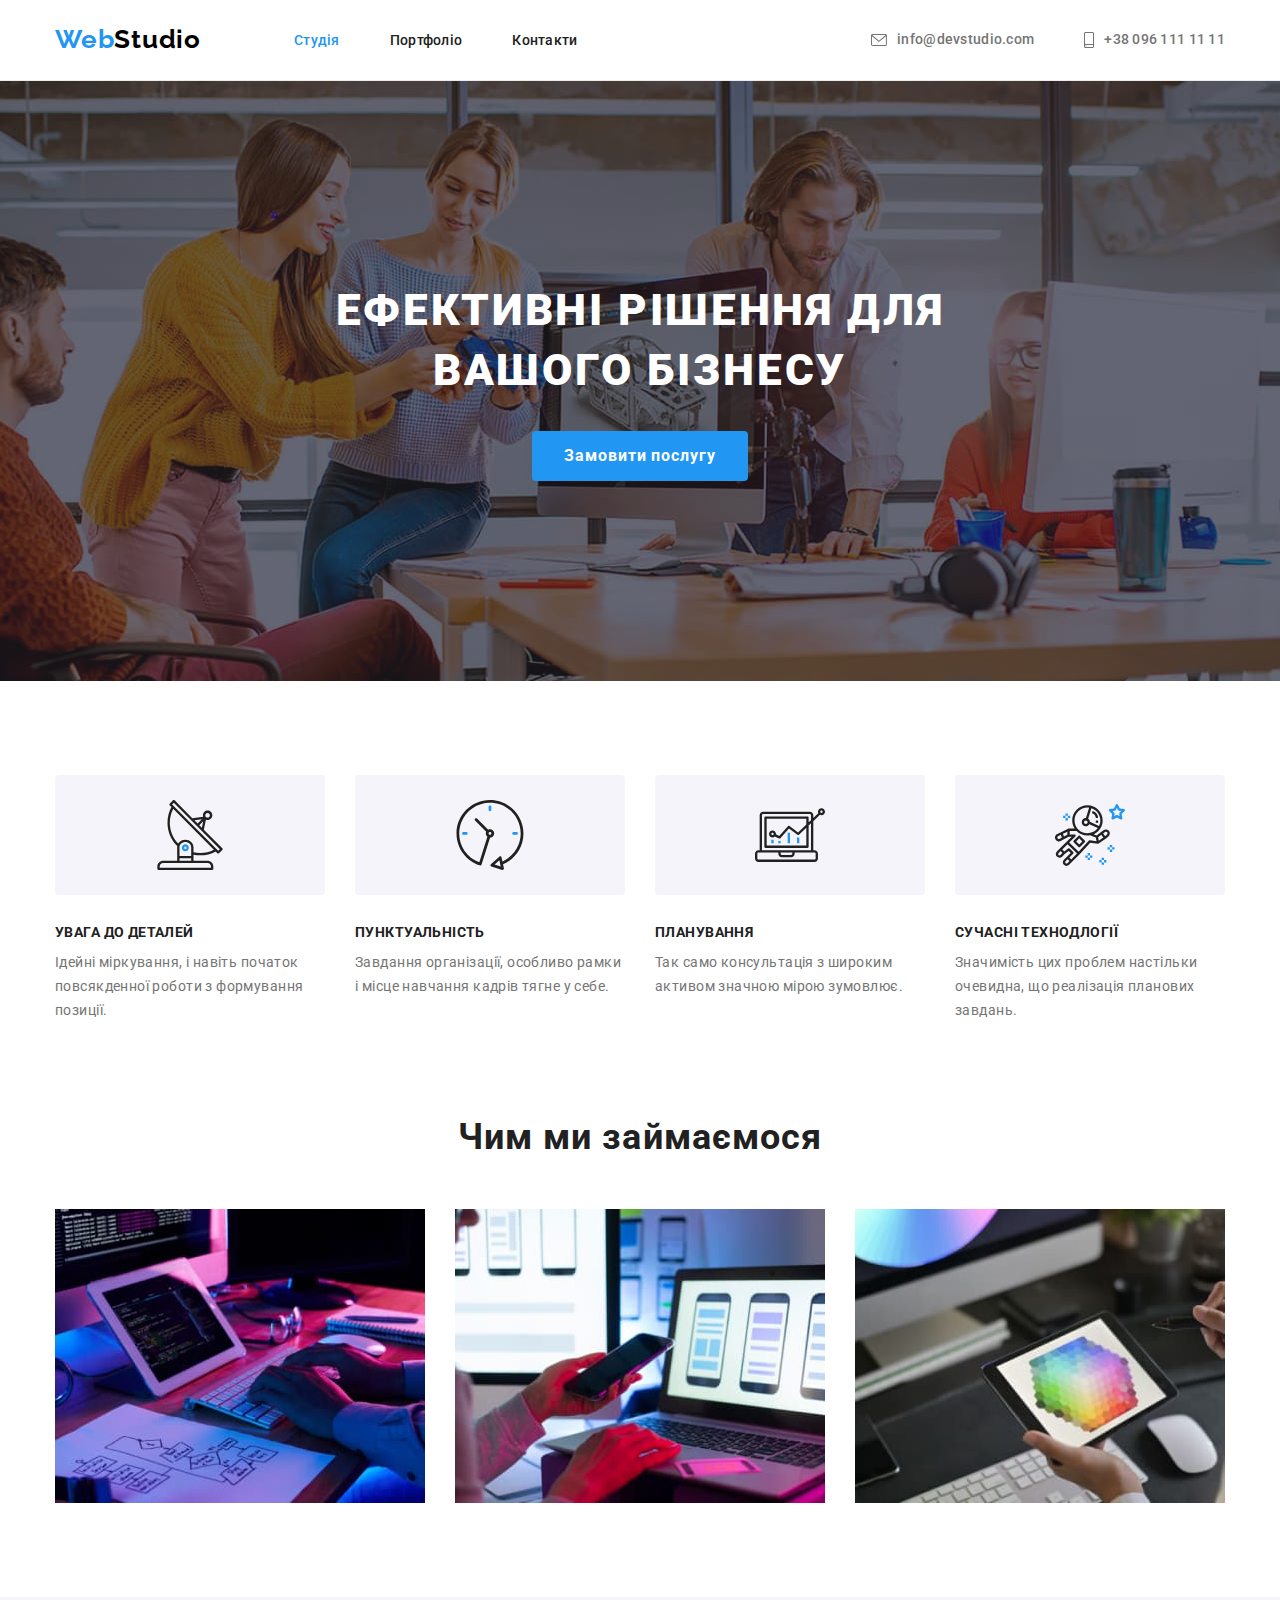
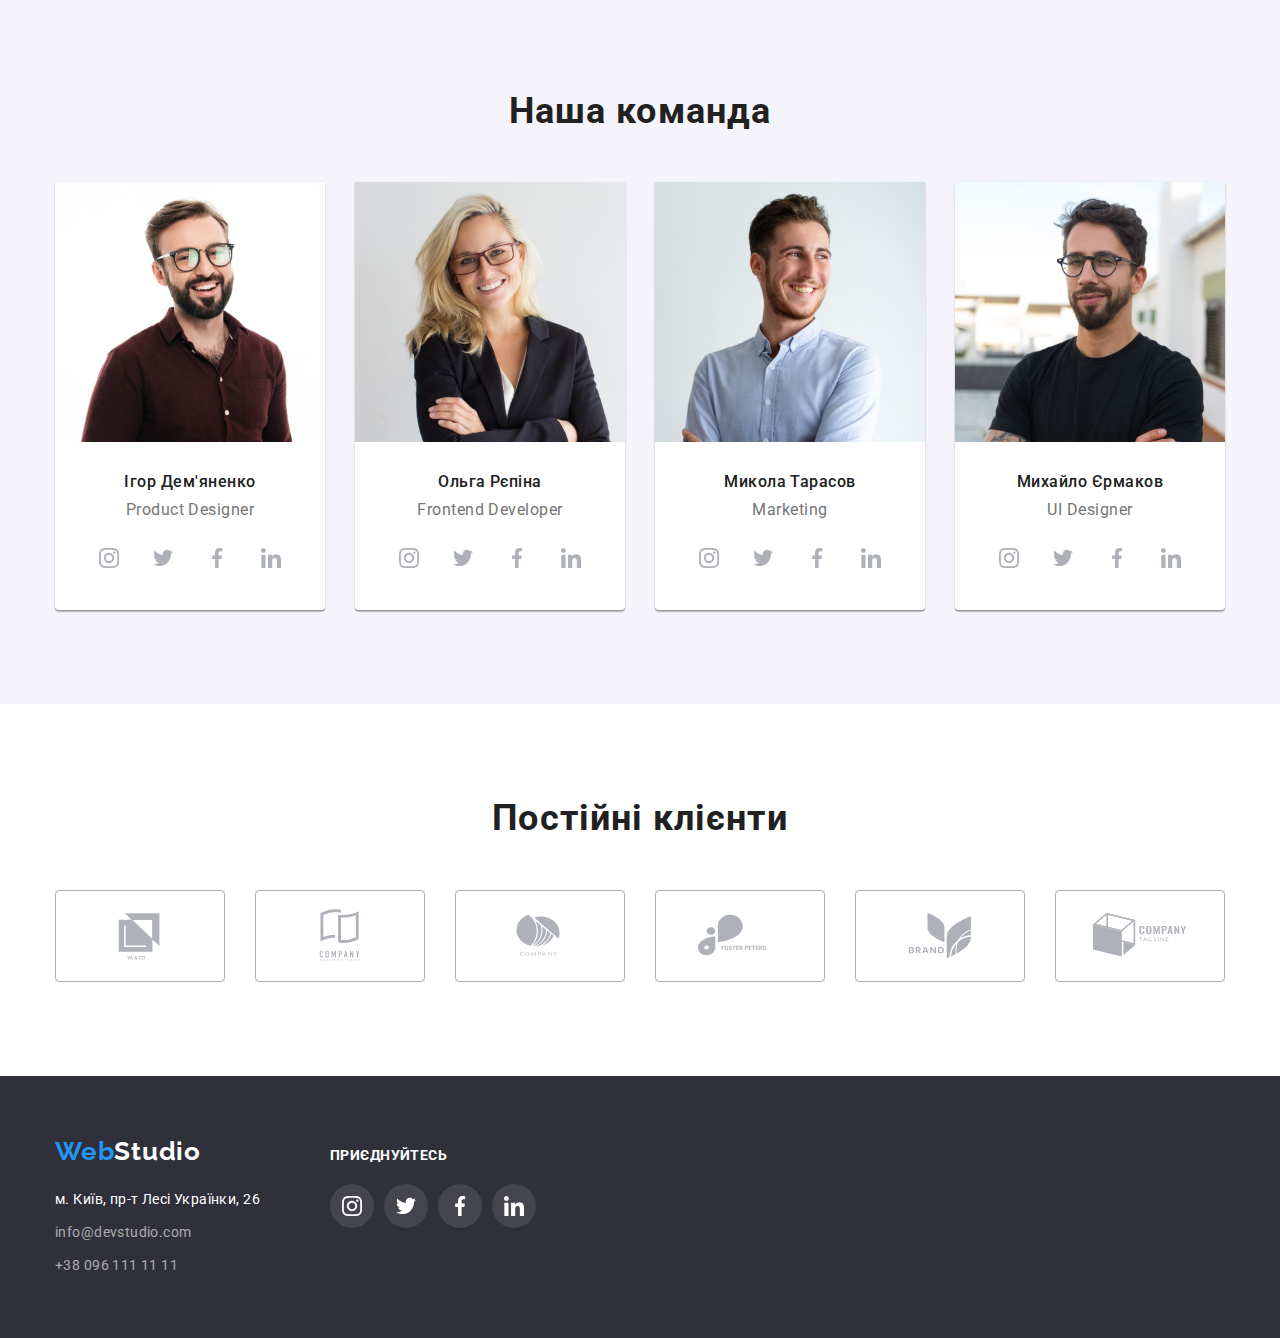
==== commit ece19d02: "правит ошибки оформления" ====
--- a/index.html
+++ b/index.html
@@ -64,7 +64,7 @@
         <!-- Особливості -->
         <section class="section">
             <div class="container">
-                <!-- <h2 class="section-title">Особливості</h2> -->
+                <h2 class="visually-hidden">Особливості</h2>
                 <ul class="section-list">
                     <li class="section-item">
                         <div class="section-icon">
@@ -346,7 +346,7 @@
                 </address>
             </div>
             <div class="footer-sm-block">
-                <h3 class="list-title footer-sm ">Приєднуйтесь</h3>
+                <p class="list-title footer-sm ">Приєднуйтесь</p>
                 <ul class="footer-sm-list">
                     <li class="sm-item">
                         <a class="sm-link footer-link" href="">
--- a/css/styles.css
+++ b/css/styles.css
@@ -13,6 +13,7 @@
     --cards-border: #eeeeee;
     --icon-color: #AFB1B8;
     --footer-bgc-icon: rgba(255, 255, 255, 0.1);
+    --active-button: #188CE8;
  }
 
 body {
@@ -61,6 +62,19 @@
     padding-bottom: 94px;
 }
 
+.visually-hidden {
+    position: absolute;
+    width: 1px;
+    height: 1px;
+    margin: -1px;
+    border: 0;
+    padding: 0;
+
+    white-space: nowrap;
+    clip-path: inset(100%);
+    clip: rect(0 0 0 0);
+    overflow: hidden;
+}
 
 
  /* logo */
@@ -120,7 +134,6 @@
     letter-spacing: 0.02em;
     text-decoration: none;
     color: var(--title-color) ;
-
 }
 
 .navigation-contact-list {
@@ -149,8 +162,6 @@
     fill: currentColor;
 }
 
-
-
 .navigation-link:hover,
 .navigation-link:focus,
 .navigation-contact:hover,
@@ -158,8 +169,6 @@
 {
 color: var(--accent-color);
 }
-
-
 
 .navigation-link.current {
     color: var(--accent-color);
@@ -205,21 +214,27 @@
 }
 
 .hero-button {
-        display: inline-block;
-        padding: 10px 32px;
-
-        font-family: inherit;
-        font-weight: 700;
-        font-size: 16px;
-        line-height: 1.88;    
-        letter-spacing: 0.06em;
-        color: var(--secondary-title-color) ;
-        background-color: var(--accent-color);
-
-        border: none;
-        border-radius: 4px;
-        cursor: pointer;
-}
+    padding: 10px 32px;
+
+    font-family: inherit;
+    font-weight: 700;
+    font-size: 16px;
+    line-height: 1.88;    
+    letter-spacing: 0.06em;
+    color: var(--secondary-title-color) ;
+    background-color: var(--accent-color);
+
+    border: none;
+    border-radius: 4px;
+    cursor: pointer;
+}
+
+.hero-button:hover,
+.hero-button:focus {
+    box-shadow: 0px 4px 4px rgba(0, 0, 0, 0.15);
+    background-color: var(--active-button);
+}
+
 
 
 
@@ -244,31 +259,32 @@
     height: 120px;
     margin-bottom: 30px;
     background-color: var(--third-background-color); 
+    border-radius: 4px;
     
 }
 
 
 .section-title {
-        margin-bottom: 50px;
-
-        font-weight: 700;
-        font-size: 36px;
-        line-height: 1.16;
-        text-align: center;
-        letter-spacing: 0.03em;
-        color: var(--title-color);
+    margin-bottom: 50px;
+
+    font-weight: 700;
+    font-size: 36px;
+    line-height: 1.16;
+    text-align: center;
+    letter-spacing: 0.03em;
+    color: var(--title-color);
     
 }
 
 .list-title {
-        margin-bottom: 10px;
-
-        font-weight: 700;
-        font-size: 14px;
-        line-height: 1.14;
-        letter-spacing: 0.03em;
-        text-transform: uppercase;
-        color: var(--title-color);
+    margin-bottom: 10px;
+
+    font-weight: 700;
+    font-size: 14px;
+    line-height: 1.14;
+    letter-spacing: 0.03em;
+    text-transform: uppercase;
+    color: var(--title-color);
     
 }
 
@@ -284,11 +300,11 @@
     margin-top: 30px;    
     margin-bottom: 10px;
 
-        font-weight: 500;
-        font-size: 16px;
-        line-height: 1.19;        
-        letter-spacing: 0.03em;
-        color: var(--title-color);
+    font-weight: 500;
+    font-size: 16px;
+    line-height: 1.19;        
+    letter-spacing: 0.03em;
+    color: var(--title-color);
 }
 
 .worker-item {
@@ -301,10 +317,10 @@
 }
 
 .worker-desc {
-        margin-bottom: 30px;
-        font-size: 16px;
-        line-height: 1.18;
-        letter-spacing: 0.03em;
+    margin-bottom: 16px;
+    font-size: 16px;
+    line-height: 1.18;
+    letter-spacing: 0.03em;
 }
 
 .sm-list {
@@ -390,18 +406,18 @@
 }
 
 .addres {
-        font-style: normal;
-        text-decoration: none;
-
-        color: var(--secondary-title-color) ;
+    font-style: normal;
+    text-decoration: none;
+
+    color: var(--secondary-title-color) ;
 }
 
 .footer-contact {
     display: inline-block;
-        font-style: normal;
-        text-decoration: none;
-
-        color: var(--secondary-text-color);
+    font-style: normal;
+    text-decoration: none;
+
+    color: var(--secondary-text-color);
 }
 .addres:hover,
 .footer-contact:hover,
@@ -433,7 +449,7 @@
 
 .container.footer-position {
     display: flex;
-    align-items: center;
+    align-items: baseline;
 }
 .footer-sm-block {
     margin-left: 70px;
@@ -471,30 +487,29 @@
 }
 
 .portfolio-button {
-        padding: 6px 25px;
-
-        font-family: inherit;
-        font-weight: 500;
-        font-size: 16px;
-        line-height: 1.62;    
-        text-align: center;
-        letter-spacing: 0.03em;
-
-        background-color: var(--third-background-color);
-
-        cursor: pointer;
-        border: none;
-        border-radius: 4px;
-        
+    padding: 6px 25px;
+
+    font-family: inherit;
+    font-weight: 500;
+    font-size: 16px;
+    line-height: 1.62;    
+    text-align: center;
+    letter-spacing: 0.03em;
+
+    background-color: var(--third-background-color);
+
+    cursor: pointer;
+    border: none;
+    border-radius: 4px;
 }
 
   .portfolio-button:hover,
   .portfolio-button:focus
    {
-        color: var(--secondary-title-color) ;
-        background-color: var(--accent-color);
-        box-shadow: 0px 3px 1px rgba(0, 0, 0, 0.1), 0px 1px 2px rgba(0, 0, 0, 0.08), 0px 2px 2px rgba(0, 0, 0, 0.12);
-    
+    color: var(--secondary-title-color) ;
+    background-color: var(--accent-color);
+    box-shadow: 0px 3px 1px rgba(0, 0, 0, 0.1), 0px 1px 2px rgba(0, 0, 0, 0.08), 0px 2px 2px rgba(0, 0, 0, 0.12);
+
 }
 
 .portfolio-list {
@@ -505,8 +520,8 @@
 
 .portfolio-item {
     width: calc((100% - 60px) / 3 );
-   margin-right: 30px;
-   margin-bottom: 30px; 
+    margin-right: 30px;
+    margin-bottom: 30px; 
 }
 
 .portfolio-item:nth-child(3n) {
@@ -517,9 +532,6 @@
     margin-bottom: 0;
 }
 
-.portfolio-item:hover {
-    box-shadow: 0px 1px 1px rgba(0, 0, 0, 0.12), 0px 4px 4px rgba(0, 0, 0, 0.06), 1px 4px 6px rgba(0, 0, 0, 0.16);
-}
 
 .portfolio-title {
     font-weight: 700;
@@ -545,7 +557,9 @@
 }
 
 .portfolio-link {
-
-    text-decoration: none;
-}
-
+    display: block;
+    text-decoration: none;
+}
+.portfolio-link:hover {
+    box-shadow: 0px 1px 1px rgba(0, 0, 0, 0.12), 0px 4px 4px rgba(0, 0, 0, 0.06), 1px 4px 6px rgba(0, 0, 0, 0.16);
+}
